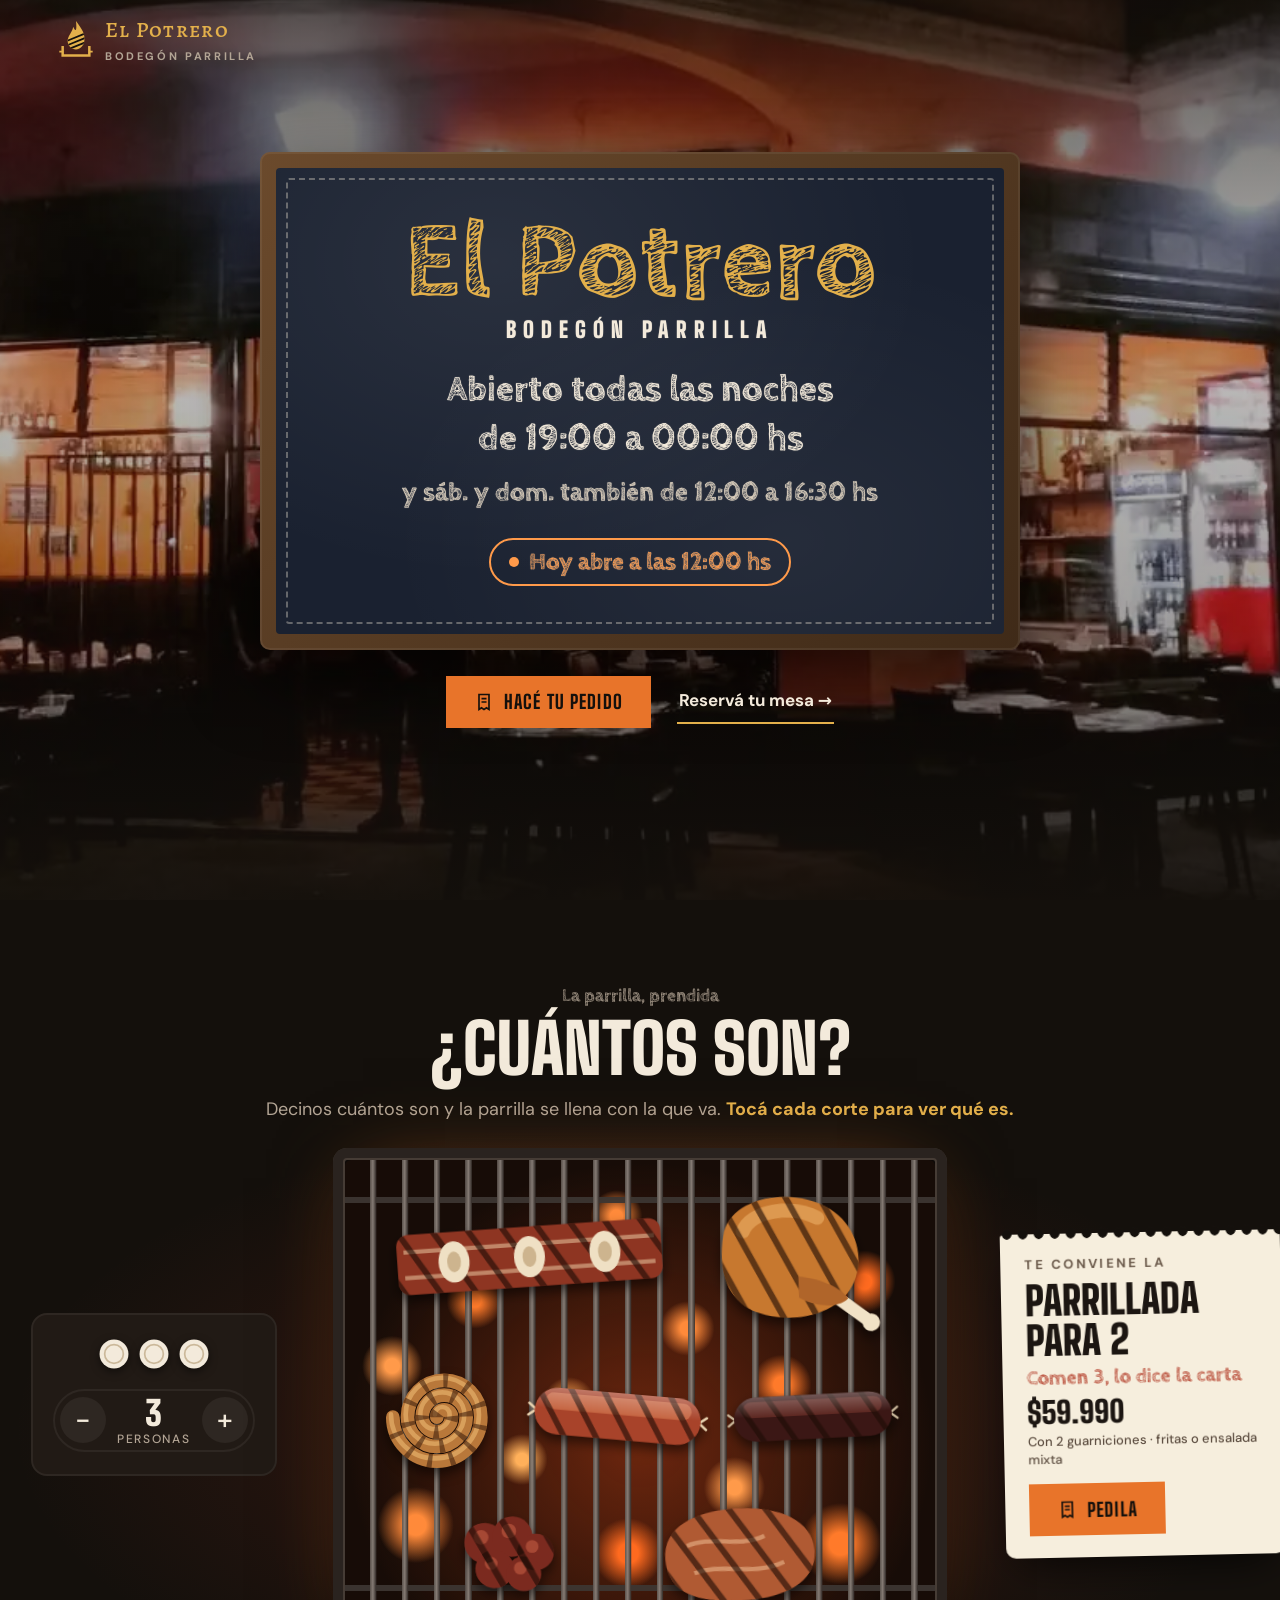
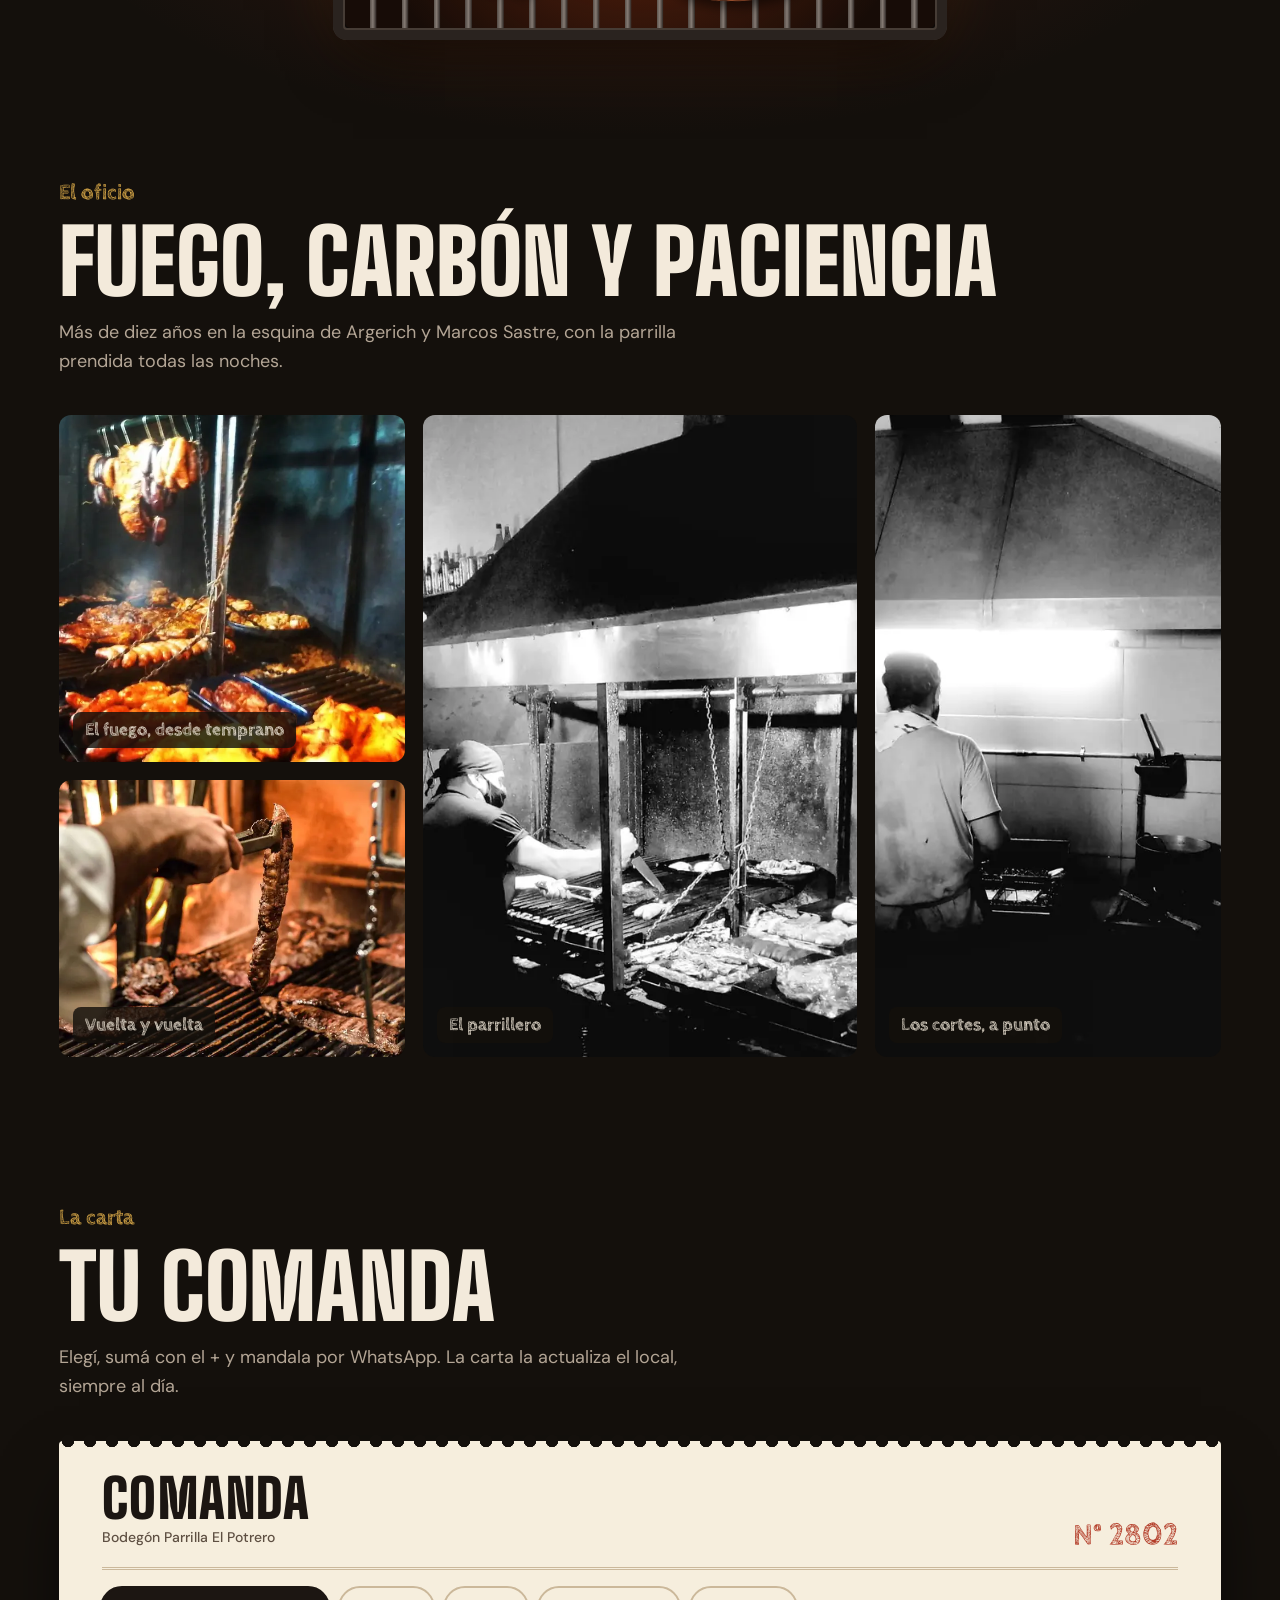
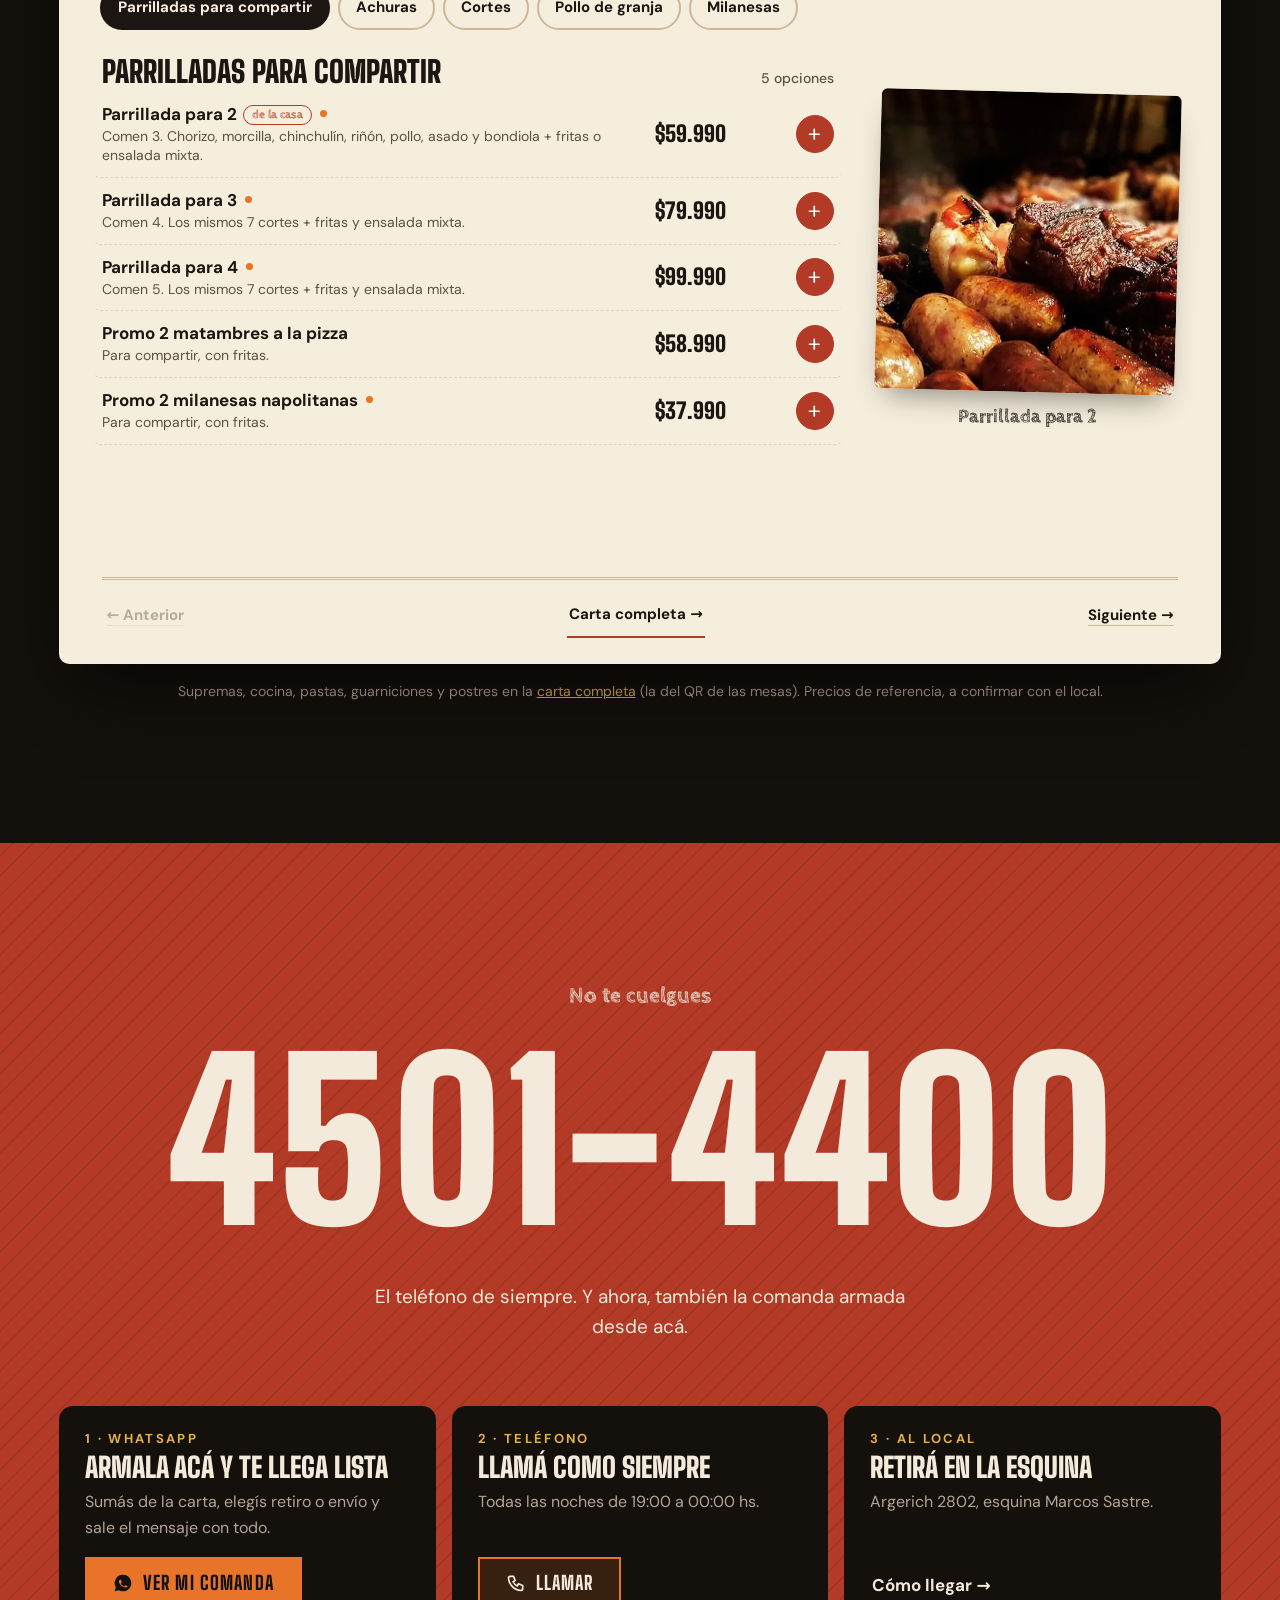
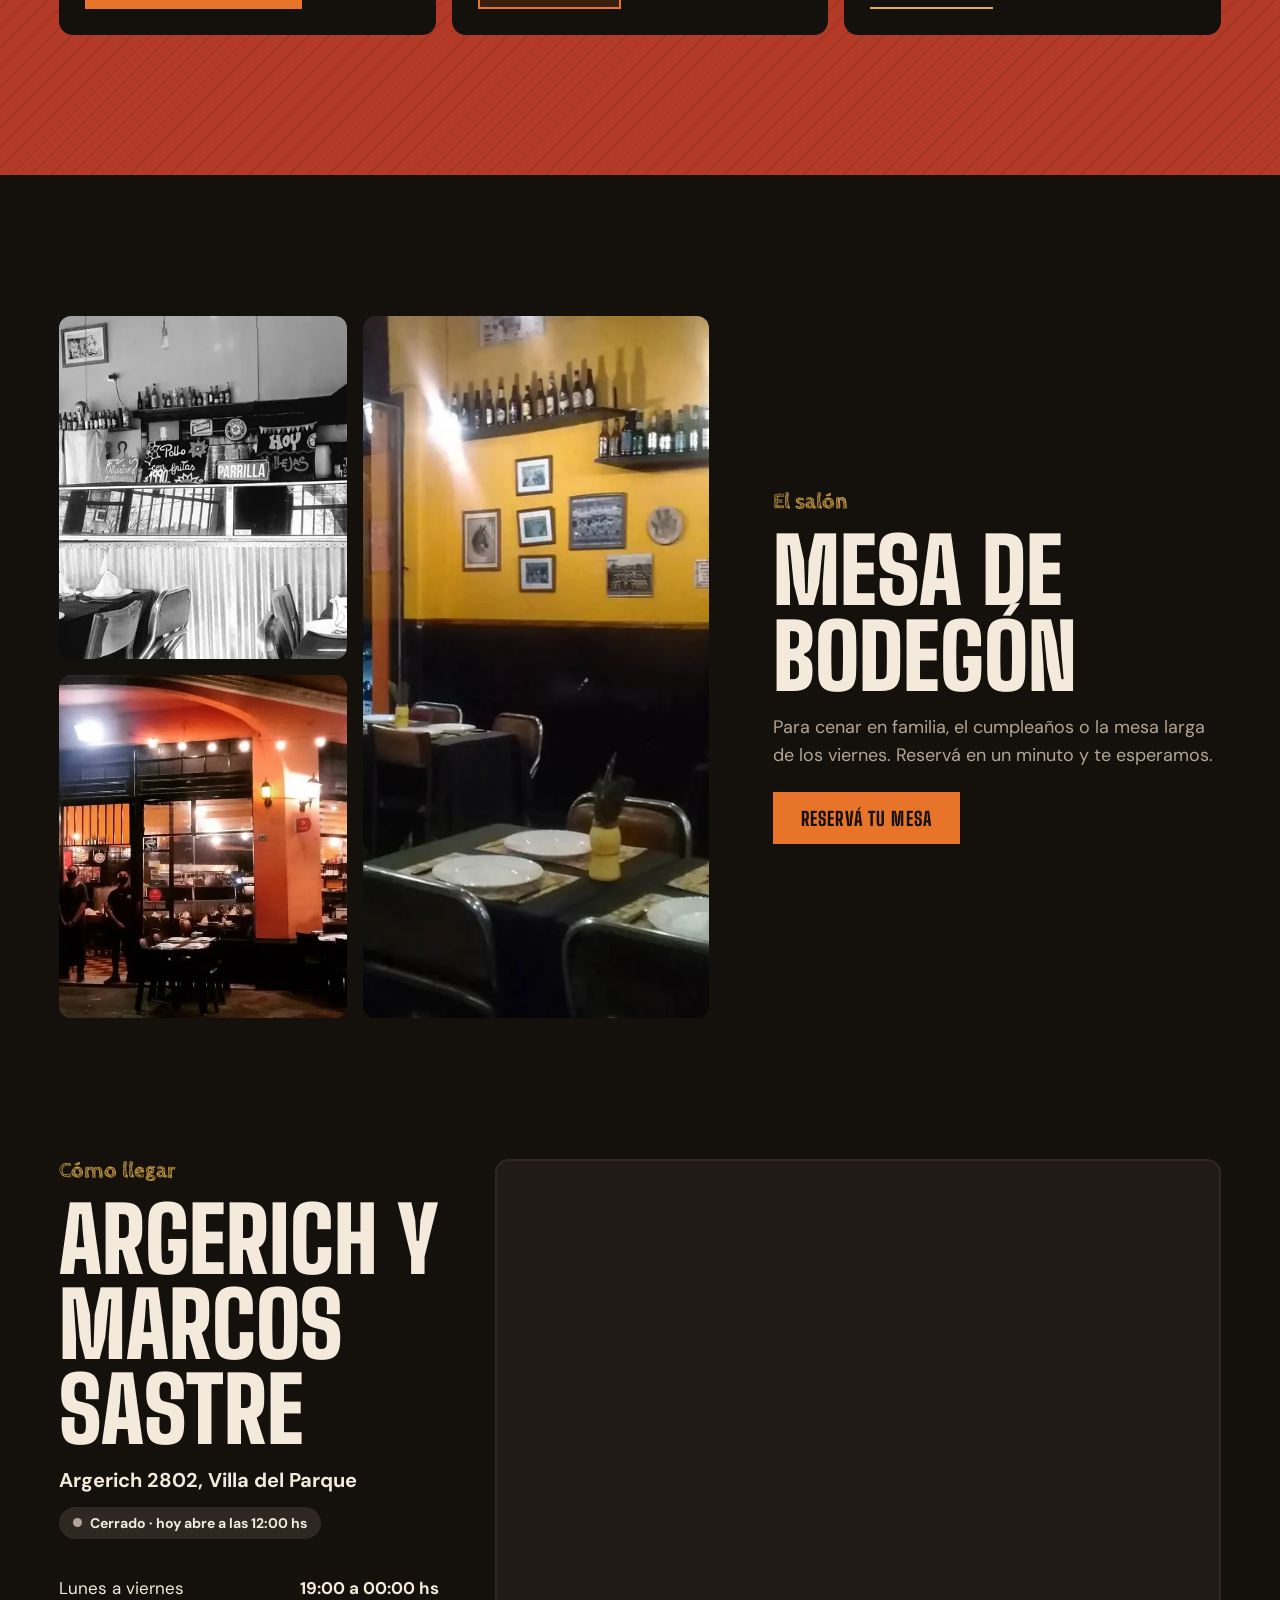
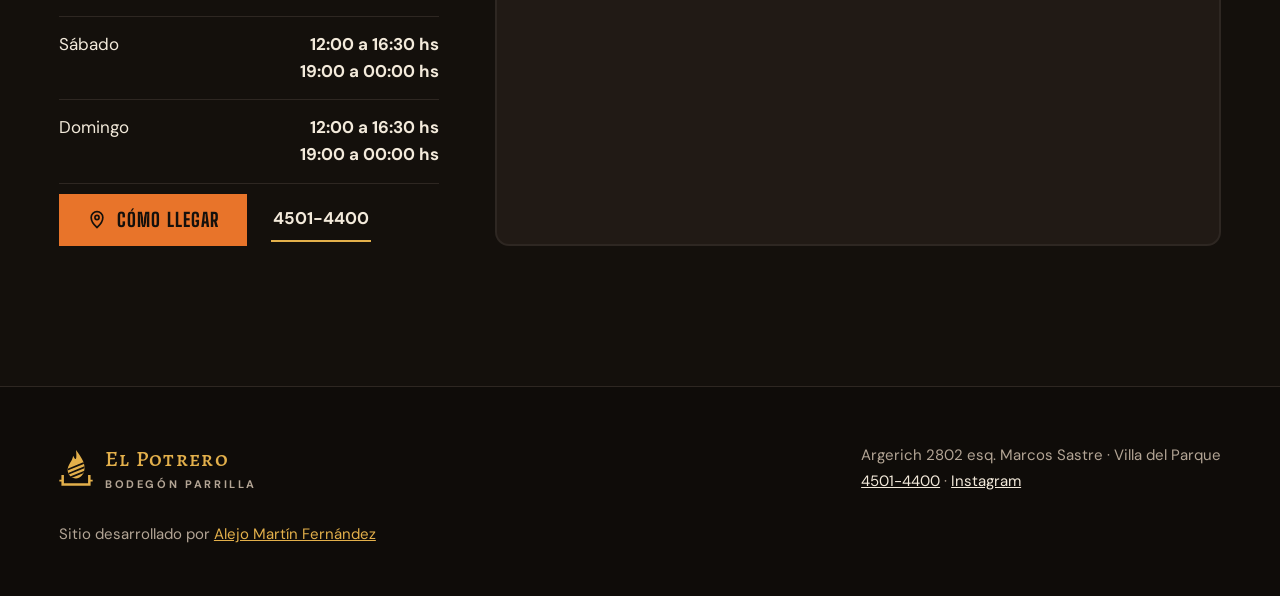
==== index.html @ 212841eb "Demo El Potrero (V2): pizarra de la vereda, parrilla ¿Cuántos son?, comanda y kit Co-Authored-By: Cl" ====
<!doctype html>
<html lang="es">
<head>
<meta charset="utf-8">
<meta name="viewport" content="width=device-width,initial-scale=1,viewport-fit=cover">
<title>El Potrero · Bodegón parrilla en Villa del Parque</title>
<meta name="description" content="Bodegón parrilla en Argerich y Marcos Sastre, Villa del Parque. Parrilladas para compartir, carta al día y pedido directo por WhatsApp.">
<meta property="og:type" content="website">
<meta property="og:site_name" content="El Potrero">
<meta property="og:title" content="El Potrero · Bodegón parrilla en Villa del Parque">
<meta property="og:description" content="La carta al día, la parrillada que comen 3 y el pedido directo por WhatsApp, sin comisión.">
<meta property="og:url" content="https://parrilla-el-potrero.vercel.app/">
<meta property="og:image" content="https://parrilla-el-potrero.vercel.app/img/og.jpg?v=2">
<meta property="og:image:type" content="image/jpeg">
<meta property="og:image:width" content="1200">
<meta property="og:image:height" content="630">
<meta property="og:image:alt" content="El Potrero, bodegón parrilla: su pizarra a tiza sobre la esquina">
<meta name="twitter:card" content="summary_large_image">
<meta name="twitter:image" content="https://parrilla-el-potrero.vercel.app/img/og.jpg?v=2">
<meta name="theme-color" content="#14100C">
<link rel="icon" href="img/favicon.png">
<script>if(!matchMedia("(prefers-reduced-motion: reduce)").matches)document.documentElement.classList.add("con-intro")</script>
<link rel="preload" href="fonts/big-shoulders-display-latin-900-normal.woff2" as="font" type="font/woff2" crossorigin>
<link rel="preload" href="fonts/cabin-sketch-latin-700-normal.woff2" as="font" type="font/woff2" crossorigin>
<link rel="stylesheet" href="css/fuentes.css?v=2">
<link rel="stylesheet" href="kit/kit.css?v=2">
<link rel="stylesheet" href="css/base.css?v=2">
<link rel="stylesheet" href="css/web.css?v=2">
</head>
<body>
<div class="intro" aria-hidden="true"><div class="intro__llama"><svg viewBox="0 0 60 72" aria-hidden="true"><defs><clipPath id="llc"><path d="M30 2C41 17 47 26 45 38C44 47 37 53 30 53C22 53 15 47 15 38C15 28 23 23 25 12C29 21 32 22 30 2Z"/></clipPath></defs><path d="M30 2C41 17 47 26 45 38C44 47 37 53 30 53C22 53 15 47 15 38C15 28 23 23 25 12C29 21 32 22 30 2Z" fill="#E3B04B"/><g clip-path="url(#llc)" stroke="#14100C" stroke-width="3.2"><path d="M8 40 L52 22M8 48 L52 30M8 56 L52 38"/></g><path d="M6 47V64H54V47" fill="none" stroke="#E3B04B" stroke-width="4.5"/><path d="M0 57H6M54 57H60" stroke="#E3B04B" stroke-width="3"/></svg></div><div class="intro__nombre">El Potrero</div></div>

<header class="barra" id="barra">
  <a class="logo" href="#inicio" aria-label="El Potrero, inicio"><span class="llama-slot"><svg viewBox="0 0 60 72" aria-hidden="true"><defs><clipPath id="llc"><path d="M30 2C41 17 47 26 45 38C44 47 37 53 30 53C22 53 15 47 15 38C15 28 23 23 25 12C29 21 32 22 30 2Z"/></clipPath></defs><path d="M30 2C41 17 47 26 45 38C44 47 37 53 30 53C22 53 15 47 15 38C15 28 23 23 25 12C29 21 32 22 30 2Z" fill="#E3B04B"/><g clip-path="url(#llc)" stroke="#14100C" stroke-width="3.2"><path d="M8 40 L52 22M8 48 L52 30M8 56 L52 38"/></g><path d="M6 47V64H54V47" fill="none" stroke="#E3B04B" stroke-width="4.5"/><path d="M0 57H6M54 57H60" stroke="#E3B04B" stroke-width="3"/></svg></span><span><b>El Potrero</b><small>BODEGÓN PARRILLA</small></span></a>
  <nav class="barra__nav" aria-label="Secciones"><a href="#parrilla">La parrilla</a><a href="#carta">Carta</a><a href="#pedidos">Pedidos</a><a href="#salon">El salón</a><a href="#llegar">Cómo llegar</a></nav>
  <button class="btn btn--chico" type="button" data-kit-open="carrito" data-kit-target><svg viewBox="0 0 24 24" fill="none" stroke="currentColor" stroke-width="2" aria-hidden="true"><path d="M6 3h12v18l-3-2-3 2-3-2-3 2z"/><path d="M9 8h6M9 12h6"/></svg><span>Comanda</span><b class="cuenta" data-cuenta>0</b></button>
</header>

<main>
<section class="hb" id="inicio">
  <div class="hb__foto"><picture><source media="(min-width:700px)" srcset="img/esquina-1400.webp"><img src="img/esquina-800.webp" alt="La esquina de El Potrero de noche" width="1080" height="608" fetchpriority="high"></picture></div>
  <div class="hb__bar"><a class="logo" href="#inicio"><span data-llama-destino class="llama-slot"><svg viewBox="0 0 60 72" aria-hidden="true"><defs><clipPath id="llc"><path d="M30 2C41 17 47 26 45 38C44 47 37 53 30 53C22 53 15 47 15 38C15 28 23 23 25 12C29 21 32 22 30 2Z"/></clipPath></defs><path d="M30 2C41 17 47 26 45 38C44 47 37 53 30 53C22 53 15 47 15 38C15 28 23 23 25 12C29 21 32 22 30 2Z" fill="#E3B04B"/><g clip-path="url(#llc)" stroke="#14100C" stroke-width="3.2"><path d="M8 40 L52 22M8 48 L52 30M8 56 L52 38"/></g><path d="M6 47V64H54V47" fill="none" stroke="#E3B04B" stroke-width="4.5"/><path d="M0 57H6M54 57H60" stroke="#E3B04B" stroke-width="3"/></svg></span><span><b>El Potrero</b><small>BODEGÓN PARRILLA</small></span></a></div>
  <div class="hb__col">
    <div class="piz enc" style="--d:0"><div class="piz__in">
      <h1 class="tit-brasa" style="--d:1">El Potrero</h1>
      <div class="piz__sub enc" style="--d:2">Bodegón parrilla</div>
      <p class="piz__lin enc" style="--d:3">Abierto todas las noches</p>
      <p class="piz__lin enc" style="--d:4">de 19:00 a 00:00 hs</p>
      <p class="piz__chica enc" style="--d:5">y sáb. y dom. también de 12:00 a 16:30 hs</p>
      <div class="piz__hoy enc" style="--d:6" id="estado"><i></i><span>Abierto todas las noches</span></div>
    </div></div>
    <div class="hb__ctas enc" style="--d:7"><a class="btn btn--lleno" href="#carta"><svg viewBox="0 0 24 24" fill="none" stroke="currentColor" stroke-width="2" aria-hidden="true"><path d="M6 3h12v18l-3-2-3 2-3-2-3 2z"/><path d="M9 8h6M9 12h6"/></svg> Hacé tu pedido</a><button class="lnk" type="button" data-kit-open="reservas">Reservá tu mesa →</button></div>
  </div>
</section>

<section class="sec-parri" id="parrilla" aria-labelledby="t-parri">
  <div class="sec-parri__cab rv"><p class="kick">La parrilla, prendida</p><h2 id="t-parri" class="tit-brasa">¿Cuántos son?</h2><p>Decinos cuántos son y la parrilla se llena con la que va. <span class="pista2">Tocá cada corte para ver qué es.</span></p></div>
  <div class="sec-parri__cuerpo parri" data-n="3">
    <div class="cuantos"><div class="mesa" role="img" aria-label="3 platos"></div><div class="cuantos__ctrl"><button class="cuantos__b" type="button" data-menos aria-label="Uno menos">−</button><output class="cuantos__n" data-n aria-live="polite">3<small>personas</small></output><button class="cuantos__b" type="button" data-mas aria-label="Uno más">+</button></div></div>
    <div class="parri__grill"><div class="brasas"></div><div class="rejilla"></div><div class="piezas"></div><div class="pop" role="dialog" aria-label="Detalle del corte" hidden></div></div>
    <div class="ticket"><span class="ticket__k">Te conviene la</span><div class="ticket__nom"></div><div class="ticket__frase"></div><div class="ticket__precio" data-precio></div><p class="ticket__nota">Con 2 guarniciones · fritas o ensalada mixta</p>
      <div class="ctas"><button class="btn btn--lleno" type="button" data-pedir><svg viewBox="0 0 24 24" fill="none" stroke="currentColor" stroke-width="2" aria-hidden="true"><path d="M6 3h12v18l-3-2-3 2-3-2-3 2z"/><path d="M9 8h6M9 12h6"/></svg> Pedila</button></div></div>
  </div>
</section>

<section class="oficio" id="oficio" aria-labelledby="t-oficio">
  <div class="oficio__cab rv"><p class="kick">El oficio</p><h2 id="t-oficio" class="tit-brasa">Fuego, carbón y paciencia</h2><p>Más de diez años en la esquina de Argerich y Marcos Sastre, con la parrilla prendida todas las noches.</p></div>
  <div class="oficio__fila" data-arrastre>
    <figure class="of of--1"><img src="img/of-fuego-640.webp" srcset="img/of-fuego-640.webp 640w, img/of-fuego-1200.webp 973w" sizes="(min-width:1000px) 30vw, 78vw" alt="La parrilla con el fuego encendido" width="973" height="960" loading="lazy" draggable="false"><figcaption>El fuego, desde temprano</figcaption></figure>
    <figure class="of of--2"><img src="img/of-parrillero-640.webp" srcset="img/of-parrillero-640.webp 640w, img/of-parrillero-1200.webp 1080w" sizes="(min-width:1000px) 34vw, 78vw" alt="El parrillero frente a la parrilla" width="1080" height="1350" loading="lazy" draggable="false"><figcaption>El parrillero</figcaption></figure>
    <figure class="of of--3"><img src="img/of-parrillero2-640.webp" srcset="img/of-parrillero2-640.webp 640w, img/of-parrillero2-1200.webp 1080w" sizes="(min-width:1000px) 30vw, 78vw" alt="Cortes sobre la parrilla" width="1080" height="1350" loading="lazy" draggable="false"><figcaption>Los cortes, a punto</figcaption></figure>
    <figure class="of of--4"><img src="img/of-mano-640.webp" srcset="img/of-mano-640.webp 640w, img/of-mano-1200.webp 1080w" sizes="(min-width:1000px) 30vw, 78vw" alt="La mano del parrillero dando vuelta el asado" width="1080" height="855" loading="lazy" draggable="false"><figcaption>Vuelta y vuelta</figcaption></figure>
  </div>
</section>

<section class="carta" id="carta" aria-labelledby="t-carta">
  <div class="carta__cab rv"><p class="kick">La carta</p><h2 id="t-carta" class="tit-brasa">Tu comanda</h2><p>Elegí, sumá con el + y mandala por WhatsApp. La carta la actualiza el local, siempre al día.</p></div>
  <div class="comanda rv">
    <div class="comanda__top"><div><b>Comanda</b><span>Bodegón Parrilla El Potrero</span></div><div class="comanda__n">N° 2802</div></div>
    <div class="comanda__tabs" role="tablist" aria-label="Secciones de la carta" id="tabs"></div>
    <div class="comanda__cuerpo">
      <div class="comanda__lista" id="lista"></div>
      <figure class="comanda__foto" id="cfoto" aria-hidden="true"><div class="cfoto__in"><img alt="" id="cfoto-img" width="520" height="520"></div><figcaption id="cfoto-txt"></figcaption></figure>
    </div>
    <div class="comanda__pie"><button class="flecha" type="button" id="ant">← Anterior</button><a class="lnk" href="carta/">Carta completa →</a><button class="flecha" type="button" id="sig">Siguiente →</button></div>
  </div>
  <p class="carta__nota">Supremas, cocina, pastas, guarniciones y postres en la <a href="carta/">carta completa</a> (la del QR de las mesas). Precios de referencia, a confirmar con el local.</p>
  <div data-kit="carta" id="carta-datos" data-kit-pedir="false" hidden></div>
</section>

<section class="pedidos" id="pedidos" aria-labelledby="t-ped">
  <div class="pedidos__in">
    <p class="kick rv">No te cuelgues</p>
    <h2 id="t-ped" class="pedidos__tel rv"><a href="tel:+541145014400" aria-label="Llamar al 4501-4400">4501-4400</a></h2>
    <p class="pedidos__baj rv">El teléfono de siempre. Y ahora, también la comanda armada desde acá.</p>
    <div class="pedidos__vias rv">
      <div class="via"><span class="via__k">1 · WhatsApp</span><b>Armala acá y te llega lista</b><p>Sumás de la carta, elegís retiro o envío y sale el mensaje con todo.</p><button class="btn btn--lleno" type="button" data-kit-open="carrito"><svg viewBox="0 0 24 24" fill="currentColor" aria-hidden="true"><path d="M12 2a10 10 0 0 0-8.6 15.1L2 22l5-1.3A10 10 0 1 0 12 2zm5.3 14.1c-.2.6-1.3 1.2-1.8 1.2s-1 .3-3.4-.7-3.9-3.5-4-3.7-1-1.3-1-2.4.6-1.7.8-2 .5-.3.7-.3h.5c.2 0 .4 0 .6.5l.8 2c.1.2.1.4 0 .5l-.4.6-.4.4c-.1.1-.3.3-.1.6s.7 1.2 1.6 2 1.6 1 1.9 1.1.4.1.6-.1l.8-1c.2-.3.4-.2.6-.1l1.9.9c.3.1.5.2.5.3s.1.7-.1 1.2z"/></svg> Ver mi comanda</button></div>
      <div class="via"><span class="via__k">2 · Teléfono</span><b>Llamá como siempre</b><p>Todas las noches de 19:00 a 00:00 hs.</p><a class="btn" href="tel:+541145014400"><svg viewBox="0 0 24 24" fill="none" stroke="currentColor" stroke-width="2" aria-hidden="true"><path d="M5 4h4l2 5-2.5 1.5a11 11 0 0 0 5 5L15 13l5 2v4a2 2 0 0 1-2 2A16 16 0 0 1 3 6a2 2 0 0 1 2-2"/></svg> Llamar</a></div>
      <div class="via"><span class="via__k">3 · Al local</span><b>Retirá en la esquina</b><p>Argerich 2802, esquina Marcos Sastre.</p><a class="lnk" href="#llegar">Cómo llegar →</a></div>
    </div>
  </div>
</section>

<section class="salon" id="salon" aria-labelledby="t-salon">
  <div class="salon__fotos">
    <figure class="sf sf--a rv"><img src="img/salon-bn-640.webp" srcset="img/salon-bn-640.webp 640w, img/salon-bn-1200.webp 1080w" sizes="(min-width:1000px) 30vw, 46vw" alt="El salón en blanco y negro" width="1080" height="797" loading="lazy"></figure>
    <figure class="sf sf--b rv"><img src="img/salon-mostaza-640.webp" srcset="img/salon-mostaza-640.webp 640w, img/salon-mostaza-1200.webp 1080w" sizes="(min-width:1000px) 34vw, 92vw" alt="El salón con las paredes mostaza" width="1080" height="1350" loading="lazy"></figure>
    <figure class="sf sf--c rv"><img src="img/esquina-800.webp" srcset="img/esquina-800.webp 800w, img/esquina-1400.webp 1080w" sizes="(min-width:1000px) 30vw, 46vw" alt="La esquina de noche" width="1080" height="608" loading="lazy"></figure>
  </div>
  <div class="salon__txt rv"><p class="kick">El salón</p><h2 id="t-salon" class="tit-brasa">Mesa de bodegón</h2><p>Para cenar en familia, el cumpleaños o la mesa larga de los viernes. Reservá en un minuto y te esperamos.</p><button class="btn btn--lleno" type="button" data-kit-open="reservas">Reservá tu mesa</button></div>
</section>

<section class="llegar" id="llegar" aria-labelledby="t-llegar">
  <div class="llegar__in">
    <div class="llegar__info rv">
      <p class="kick">Cómo llegar</p><h2 id="t-llegar" class="tit-brasa">Argerich y Marcos Sastre</h2>
      <p class="llegar__dir">Argerich 2802, Villa del Parque</p>
      <div class="estado" id="estado2"><i></i><span>…</span></div>
      <ul class="horas">
        <li><span>Lunes a viernes</span><b>19:00 a 00:00 hs</b></li>
        <li><span>Sábado</span><b>12:00 a 16:30 hs<br>19:00 a 00:00 hs</b></li>
        <li><span>Domingo</span><b>12:00 a 16:30 hs<br>19:00 a 00:00 hs</b></li>
      </ul>
      <div class="ctas"><a class="btn btn--lleno" href="https://www.google.com/maps/dir/?api=1&amp;destination=Argerich+2802,+Buenos+Aires" target="_blank" rel="noopener"><svg viewBox="0 0 24 24" fill="none" stroke="currentColor" stroke-width="2" aria-hidden="true"><path d="M12 21s7-6 7-12a7 7 0 0 0-14 0c0 6 7 12 7 12z"/><circle cx="12" cy="9" r="2.5"/></svg> Cómo llegar</a><a class="lnk" href="tel:+541145014400">4501-4400</a></div>
    </div>
    <div class="mapa rv"><iframe title="Mapa: Argerich 2802, Villa del Parque" src="https://www.google.com/maps?q=Parrilla+El+Potrero,+Argerich+2802,+Buenos+Aires&amp;z=15&amp;output=embed" loading="lazy" referrerpolicy="no-referrer-when-downgrade"></iframe></div>
  </div>
</section>
</main>

<footer class="pie">
  <div class="pie__in">
    <a class="logo" href="#inicio"><span class="llama-slot"><svg viewBox="0 0 60 72" aria-hidden="true"><defs><clipPath id="llc"><path d="M30 2C41 17 47 26 45 38C44 47 37 53 30 53C22 53 15 47 15 38C15 28 23 23 25 12C29 21 32 22 30 2Z"/></clipPath></defs><path d="M30 2C41 17 47 26 45 38C44 47 37 53 30 53C22 53 15 47 15 38C15 28 23 23 25 12C29 21 32 22 30 2Z" fill="#E3B04B"/><g clip-path="url(#llc)" stroke="#14100C" stroke-width="3.2"><path d="M8 40 L52 22M8 48 L52 30M8 56 L52 38"/></g><path d="M6 47V64H54V47" fill="none" stroke="#E3B04B" stroke-width="4.5"/><path d="M0 57H6M54 57H60" stroke="#E3B04B" stroke-width="3"/></svg></span><span><b>El Potrero</b><small>BODEGÓN PARRILLA</small></span></a>
    <p>Argerich 2802 esq. Marcos Sastre · Villa del Parque<br><a href="tel:+541145014400">4501-4400</a> · <a href="https://www.instagram.com/bodegonparrillaelpotrero/" target="_blank" rel="noopener">Instagram</a></p>
  </div>
  <p class="credito">Sitio desarrollado por <a href="https://alejomfernandez.com.ar" target="_blank" rel="noopener">Alejo Martín Fernández</a></p>
</footer>

<nav class="navapp" aria-label="Accesos rápidos">
  <a href="#parrilla"><svg viewBox="0 0 24 24" fill="none" stroke="currentColor" stroke-width="2" aria-hidden="true"><path d="M12 3c3 4 5 6 5 10a5 5 0 0 1-10 0c0-3 2-4 3-7 1 2 2 3 2-3z"/></svg>Parrilla</a><a href="#carta"><svg viewBox="0 0 24 24" fill="none" stroke="currentColor" stroke-width="2" aria-hidden="true"><rect x="4" y="3" width="16" height="18" rx="2"/><path d="M8 8h8M8 12h8M8 16h5"/></svg>Carta</a>
  <button type="button" class="pedir" data-kit-open="carrito" data-kit-target><svg viewBox="0 0 24 24" fill="none" stroke="currentColor" stroke-width="2" aria-hidden="true"><path d="M6 3h12v18l-3-2-3 2-3-2-3 2z"/><path d="M9 8h6M9 12h6"/></svg>Comanda<b class="cuenta" data-cuenta>0</b></button>
  <a href="#llegar"><svg viewBox="0 0 24 24" fill="none" stroke="currentColor" stroke-width="2" aria-hidden="true"><path d="M12 21s7-6 7-12a7 7 0 0 0-14 0c0 6 7 12 7 12z"/><circle cx="12" cy="9" r="2.5"/></svg>Llegar</a>
</nav>

<script type="module" src="js/app.js?v=2"></script>
</body>
</html>
---- css/fuentes.css ----
@font-face{font-family:"Big Shoulders";src:url(../fonts/big-shoulders-display-latin-700-normal.woff2) format("woff2");font-weight:700;font-display:swap}
@font-face{font-family:"Big Shoulders";src:url(../fonts/big-shoulders-display-latin-800-normal.woff2) format("woff2");font-weight:800;font-display:swap}
@font-face{font-family:"Big Shoulders";src:url(../fonts/big-shoulders-display-latin-900-normal.woff2) format("woff2");font-weight:900;font-display:swap}
@font-face{font-family:"Cabin Sketch";src:url(../fonts/cabin-sketch-latin-700-normal.woff2) format("woff2");font-weight:700;font-display:swap}
@font-face{font-family:"DM Sans";src:url(../fonts/dm-sans-latin-400-normal.woff2) format("woff2");font-weight:400;font-display:swap}
@font-face{font-family:"DM Sans";src:url(../fonts/dm-sans-latin-500-normal.woff2) format("woff2");font-weight:500;font-display:swap}
@font-face{font-family:"DM Sans";src:url(../fonts/dm-sans-latin-700-normal.woff2) format("woff2");font-weight:700;font-display:swap}
@font-face{font-family:"Alegreya SC";src:url(../fonts/alegreya-sc-latin-500-normal.woff2) format("woff2");font-weight:500;font-display:swap}
---- kit/kit.css ----
/* KIT DEMOS — estilos de módulos y popups.
   Todo sale de las variables --kit-* que arma core/theme.js desde cliente.json → marca.
   Cada demo puede pisar cualquier variable o clase .kit-* en su propio CSS. */

:root {
  --kit-bg: #fff; --kit-surface: #fff; --kit-text: #151515; --kit-muted: #666; --kit-primary: #111; --kit-on-primary: #fff;
  --kit-accent: #fc0; --kit-on-accent: #111; --kit-border: #ddd; --kit-ok: #1f9d55; --kit-warn: #d97706; --kit-danger: #d42a1d;
  --kit-font-head: inherit; --kit-font-body: inherit; --kit-head-case: uppercase;
  --kit-radius: 14px; --kit-radius-btn: 12px; --kit-border-w: 1.5px; --kit-shadow: 0 10px 30px -12px rgba(0,0,0,.35);
  --kit-ease: cubic-bezier(.2,.8,.2,1); --kit-z: 9000;
}
.kit-root, .kit-root *, .kit-root *::before, .kit-root *::after { box-sizing: border-box; }
.kit-root [hidden], .kit-root[hidden] { display: none !important; }
.kit-root { font-family: var(--kit-font-body); color: var(--kit-text); -webkit-tap-highlight-color: transparent; }
.kit-sr { position: absolute !important; width: 1px; height: 1px; overflow: hidden; clip: rect(0 0 0 0); white-space: nowrap; }
html.kit-lock { overflow: hidden; }
html.kit-lock body { overflow: hidden; touch-action: none; }

/* ---------- botones ---------- */
.kit-btn {
  appearance: none; display: inline-flex; align-items: center; justify-content: center; gap: .45em;
  min-height: 44px; padding: .7em 1.15em; border: var(--kit-border-w) solid var(--kit-primary); border-radius: var(--kit-radius-btn);
  background: var(--kit-primary); color: var(--kit-on-primary); font: 700 .95rem/1.1 var(--kit-font-body); text-decoration: none;
  cursor: pointer; transition: transform .15s var(--kit-ease), filter .15s, background .2s, box-shadow .2s; white-space: nowrap;
}
.kit-btn:hover { filter: brightness(1.08); }
.kit-btn:active { transform: translateY(1px) scale(.98); }
.kit-btn:focus-visible, .kit-chip:focus-visible, .kit-tab:focus-visible, .kit-add:focus-visible, .kit-x:focus-visible { outline: 3px solid var(--kit-accent); outline-offset: 2px; }
.kit-btn--ghost { background: var(--kit-surface); color: var(--kit-text); border-color: var(--kit-border); }
.kit-btn--danger { background: var(--kit-danger); border-color: var(--kit-danger); color: #fff; }
.kit-btn--danger-t { color: var(--kit-danger); }
.kit-btn--sm { min-height: 36px; padding: .45em .85em; font-size: .85rem; }
.kit-btn--big { min-height: 54px; font-size: 1.05rem; font-family: var(--kit-font-head); text-transform: var(--kit-head-case); letter-spacing: .02em; }
.kit-btn--block { width: 100%; }
.kit-btn[disabled] { opacity: .55; cursor: not-allowed; }
.kit-btn.is-loading { position: relative; color: transparent !important; }
.kit-btn.is-loading::after { content: ""; position: absolute; width: 20px; height: 20px; border: 2.5px solid var(--kit-on-primary); border-right-color: transparent; border-radius: 50%; animation: kit-spin .7s linear infinite; }
.kit-icon { appearance: none; width: 36px; height: 36px; display: inline-grid; place-items: center; border: var(--kit-border-w) solid var(--kit-border); border-radius: 10px; background: var(--kit-surface); color: var(--kit-text); cursor: pointer; font-size: 1rem; }
.kit-icon--danger { color: var(--kit-danger); }
.kit-icon[disabled] { opacity: .35; cursor: default; }
.kit-row { display: flex; gap: .6rem; flex-wrap: wrap; align-items: center; }
.kit-row--end { justify-content: flex-end; } .kit-row--center { justify-content: center; } .kit-row--between { justify-content: space-between; }
.kit-row--stack { flex-direction: column; align-items: stretch; }

/* ---------- badges / tags ---------- */
.kit-badge { display: inline-flex; align-items: center; gap: .3em; padding: .28em .6em; border-radius: 999px; font: 700 .72rem/1 var(--kit-font-body); letter-spacing: .02em; background: color-mix(in srgb, var(--kit-text) 9%, var(--kit-surface)); color: var(--kit-text); white-space: nowrap; }
.kit-badge--ok { background: color-mix(in srgb, var(--kit-ok) 16%, var(--kit-surface)); color: color-mix(in srgb, var(--kit-ok) 75%, #000); }
.kit-badge--warn { background: color-mix(in srgb, var(--kit-warn) 18%, var(--kit-surface)); color: color-mix(in srgb, var(--kit-warn) 70%, #000); }
.kit-badge--danger, .kit-badge--off { background: color-mix(in srgb, var(--kit-danger) 14%, var(--kit-surface)); color: color-mix(in srgb, var(--kit-danger) 80%, #000); }
.kit-badge--new { background: var(--kit-accent); color: var(--kit-on-accent); animation: kit-pulse 1.4s ease-in-out 3; }
.kit-tag { display: inline-grid; place-items: center; width: 1.15em; height: 1.15em; vertical-align: -.12em; margin-left: .15em; color: var(--kit-primary); }
.kit-tag svg { width: 100%; height: 100%; }
.kit-tag--txt { width: auto; height: auto; font-size: .7em; padding: .15em .45em; border-radius: 999px; background: var(--kit-accent); color: var(--kit-on-accent); }

/* ---------- carta ---------- */
.kit-carta { --kit-cols: 1; }
.kit-tabs { display: flex; gap: .5rem; overflow-x: auto; scrollbar-width: none; padding: 2px 2px 10px; margin-bottom: .5rem; scroll-snap-type: x proximity; }
.kit-tabs::-webkit-scrollbar { display: none; }
.kit-tab {
  appearance: none; flex: 0 0 auto; scroll-snap-align: start; min-height: 44px; padding: .55em 1.1em;
  border: var(--kit-border-w) solid var(--kit-text); border-radius: var(--kit-radius-btn); background: var(--kit-surface); color: var(--kit-text);
  font: 700 .95rem/1 var(--kit-font-head); text-transform: var(--kit-head-case); letter-spacing: .03em; cursor: pointer; transition: background .2s, color .2s, transform .15s;
}
.kit-tab.is-on { background: var(--kit-primary); border-color: var(--kit-primary); color: var(--kit-on-primary); }
.kit-carta__panel { display: grid; grid-template-columns: repeat(var(--kit-cols), minmax(0, 1fr)); gap: 0 2rem; }
.kit-item {
  display: grid; grid-template-columns: auto minmax(0, 1fr) auto; gap: .9rem; align-items: center; padding: 1rem 0;
  border-bottom: var(--kit-border-w) dashed var(--kit-border); min-width: 0;
  animation: kit-up .5s var(--kit-ease) both; animation-delay: calc(var(--i, 0) * 45ms);
}
.kit-item:not(:has(.kit-item__foto)) { grid-template-columns: minmax(0, 1fr) auto; }
.kit-item.is-off { opacity: .55; }
.kit-item__foto { width: 64px; height: 64px; object-fit: cover; border-radius: calc(var(--kit-radius) * .7); }
.kit-item__name { margin: 0 0 .25rem; font: 400 1.2rem/1.05 var(--kit-font-head); text-transform: var(--kit-head-case); }
.kit-item__n { margin-right: .5em; color: var(--kit-primary); }
.kit-item__desc { margin: 0; color: var(--kit-muted); font-size: .9rem; line-height: 1.4; }
.kit-item__side { display: flex; flex-direction: column; align-items: flex-end; gap: .45rem; }
.kit-price { font: 700 1.05rem/1 var(--kit-font-body); white-space: nowrap; }
.kit-price--na { font-size: .85rem; color: var(--kit-muted); font-weight: 600; }
/* botón de sumar (kit 1.20): "+" redondo que se abre en "− n +" dentro de un lugar fijo.
   El hueco [data-kit-qty] siempre mide lo mismo, así sumar nunca mueve ni estira la carta. */
[data-kit-qty] { --kq-h: var(--kit-qty-h, 44px); --kq-w: var(--kit-qty-w, 116px); position: relative; flex: none; display: inline-flex; align-items: center; justify-content: flex-end; width: var(--kq-w); height: var(--kq-h); }
@media (hover: hover) and (pointer: fine) { [data-kit-qty] { --kq-h: var(--kit-qty-h, 38px); --kq-w: var(--kit-qty-w, 104px); } }
.kit-add {
  appearance: none; flex: none; width: var(--kq-h, 40px); height: var(--kq-h, 40px); padding: 0; display: grid; place-items: center;
  border: var(--kit-border-w) solid var(--kit-primary); border-radius: 50%; background: var(--kit-surface); color: var(--kit-primary);
  cursor: pointer; touch-action: manipulation; transition: background .2s, color .2s, transform .15s var(--kit-ease);
}
.kit-add svg { width: 46%; height: 46%; fill: none; stroke: currentColor; stroke-width: 2.4; stroke-linecap: round; }
.kit-add:hover { background: var(--kit-primary); color: var(--kit-on-primary); }
.kit-add:active { transform: scale(.88); }
.kit-step { display: inline-flex; align-items: center; border: var(--kit-border-w) solid var(--kit-primary); border-radius: var(--kit-radius-btn); background: var(--kit-primary); color: var(--kit-on-primary); overflow: hidden; animation: kit-pop .25s var(--kit-ease); }
.kit-step button { appearance: none; width: 38px; height: 38px; border: 0; background: transparent; color: inherit; font: 800 1.15rem/1 var(--kit-font-body); cursor: pointer; }
[data-kit-qty] > .kit-step { width: 100%; height: 100%; justify-content: space-between; border-radius: 999px; animation: kit-qty-in .32s var(--kit-ease); }
[data-kit-qty] > .kit-step button { width: var(--kq-h); height: 100%; flex: none; font-size: 1.1rem; touch-action: manipulation; }
[data-kit-qty] > .kit-step output { flex: 1; min-width: 0; font-variant-numeric: tabular-nums; }
@keyframes kit-qty-in { from { clip-path: inset(0 0 0 calc(100% - var(--kq-h)) round 999px); } to { clip-path: inset(0 0 0 0 round 999px); } }
.kit-step button:disabled { opacity: .35; cursor: default; }
.kit-step output { min-width: 1.6em; text-align: center; font-weight: 800; }
.kit-step--lg button { width: 46px; height: 46px; }
.kit-step--lg output { min-width: 2.2em; font-size: 1.15rem; }
@media (min-width: 900px) { .kit-carta { --kit-cols: 2; } }

/* ---------- botón flotante del carrito ---------- */
.kit-fab {
  position: fixed; z-index: calc(var(--kit-z) - 2); right: max(14px, env(safe-area-inset-right)); bottom: max(14px, env(safe-area-inset-bottom));
  display: flex; align-items: center; gap: .7rem; padding: .55rem 1rem .55rem .6rem; min-height: 58px;
  border: var(--kit-border-w) solid var(--kit-text); border-radius: var(--kit-radius-btn); background: var(--kit-primary); color: var(--kit-on-primary);
  box-shadow: var(--kit-shadow); cursor: pointer; font-family: var(--kit-font-body); text-align: left;
  animation: kit-in-up .45s var(--kit-ease) both;
}
.kit-fab__ico { width: 40px; height: 40px; display: grid; place-items: center; border-radius: calc(var(--kit-radius-btn) * .8); background: color-mix(in srgb, var(--kit-on-primary) 16%, transparent); }
.kit-fab__ico svg { width: 22px; height: 22px; fill: none; stroke: currentColor; stroke-width: 2; stroke-linejoin: round; }
.kit-fab__txt { display: flex; flex-direction: column; line-height: 1.1; }
.kit-fab__label { font: 400 1rem/1 var(--kit-font-head); text-transform: var(--kit-head-case); letter-spacing: .03em; }
.kit-fab__total { font-weight: 700; font-size: .9rem; opacity: .92; }
.kit-fab__n { position: absolute; top: -9px; left: -9px; min-width: 26px; height: 26px; padding: 0 6px; display: grid; place-items: center; border-radius: 999px; background: var(--kit-accent); color: var(--kit-on-accent); font: 800 .8rem/1 var(--kit-font-body); border: 2px solid var(--kit-text); }
.kit-fab.bump { animation: kit-bump .45s var(--kit-ease); }
.kit-fly { position: fixed; z-index: var(--kit-z); width: 54px; height: 54px; margin: -27px 0 0 -27px; border-radius: 50%; background: var(--kit-accent); overflow: hidden; pointer-events: none; transition: transform .6s cubic-bezier(.5,-.3,.7,1), opacity .6s; box-shadow: 0 4px 14px rgba(0,0,0,.25); }
.kit-fly img { width: 100%; height: 100%; object-fit: cover; }

/* píldora "probá el panel" (solo demo) */
.kit-demo-pill {
  position: fixed; z-index: calc(var(--kit-z) - 3); left: max(14px, env(safe-area-inset-left)); bottom: max(14px, env(safe-area-inset-bottom));
  display: inline-flex; align-items: center; gap: .5rem; min-height: 44px; padding: .55rem .9rem; border-radius: 999px; background: var(--kit-surface); color: var(--kit-text);
  border: var(--kit-border-w) solid var(--kit-text); box-shadow: var(--kit-shadow); font: 700 .8rem/1 var(--kit-font-body); text-decoration: none;
  opacity: 0; transform: translateY(20px); transition: opacity .4s, transform .4s var(--kit-ease);
}
.kit-demo-pill.is-in { opacity: 1; transform: none; }
html.kit-lock .kit-demo-pill { opacity: 0; pointer-events: none; transform: translateY(20px); }
.kit-demo-pill__dot { width: 8px; height: 8px; border-radius: 50%; background: var(--kit-ok); box-shadow: 0 0 0 0 var(--kit-ok); animation: kit-ping 2s infinite; }
@media (max-width: 640px) { html.kit-has-cart .kit-demo-pill { bottom: calc(max(14px, env(safe-area-inset-bottom)) + 70px); } }

/* ---------- popups ---------- */
.kit-pop { position: fixed; inset: 0; z-index: var(--kit-z); display: grid; place-items: center; padding: 16px; }
.kit-pop__back { position: absolute; inset: 0; background: color-mix(in srgb, var(--kit-text) 55%, transparent); opacity: 0; transition: opacity .25s; }
.kit-pop__box {
  position: relative; width: min(520px, 100%); max-height: min(88vh, 100%); max-height: min(88dvh, 100%); display: flex; flex-direction: column;
  background: var(--kit-bg); color: var(--kit-text); border: var(--kit-border-w) solid var(--kit-text); border-radius: var(--kit-radius);
  box-shadow: var(--kit-shadow); outline: none; overflow: hidden;
  opacity: 0; transform: translateY(24px) scale(.97); transition: opacity .25s, transform .3s var(--kit-ease);
}
.kit-pop.is-open .kit-pop__back { opacity: 1; }
.kit-pop.is-open .kit-pop__box { opacity: 1; transform: none; }
.kit-pop.is-closing .kit-pop__box { transform: translateY(16px) scale(.98); }
.kit-pop__head { color: var(--kit-text); margin: 0; display: flex; align-items: center; justify-content: space-between; gap: 1rem; padding: 14px 14px 10px 20px; border-bottom: var(--kit-border-w) solid var(--kit-border); background: var(--kit-bg); }
.kit-pop__title { margin: 0; font: 400 1.35rem/1.05 var(--kit-font-head); text-transform: var(--kit-head-case); letter-spacing: .02em; }
.kit-pop--sm .kit-pop__head { border-bottom: 0; padding-bottom: 0; }
.kit-pop__body { padding: 16px 20px 20px; overflow: auto; overscroll-behavior: contain; -webkit-overflow-scrolling: touch; }
.kit-x { appearance: none; flex: 0 0 auto; width: 42px; height: 42px; display: grid; place-items: center; border: var(--kit-border-w) solid var(--kit-border); border-radius: 50%; background: var(--kit-surface); color: var(--kit-text); cursor: pointer; transition: transform .2s; }
.kit-x:hover { transform: rotate(90deg); }
.kit-x svg { width: 18px; height: 18px; stroke: currentColor; stroke-width: 2.4; stroke-linecap: round; }
.kit-pop--sm .kit-pop__box { width: min(420px, 100%); }
.kit-pop--editor .kit-pop__box { width: min(560px, 100%); }
.kit-pop--resv .kit-pop__box { width: min(600px, 100%); }

/* drawer: hoja inferior en mobile, panel lateral en desktop */
.kit-pop--drawer { place-items: end stretch; padding: 0; }
.kit-pop--drawer .kit-pop__box { width: 100%; max-height: 92vh; max-height: 92dvh; border-radius: var(--kit-radius) var(--kit-radius) 0 0; border-bottom: 0; transform: translateY(100%); }
.kit-pop--drawer .kit-pop__body { padding: 0; display: flex; flex-direction: column; min-height: 0; flex: 1; overflow: hidden; }
.kit-pop--drawer.is-closing .kit-pop__box { transform: translateY(100%); }
@media (min-width: 760px) {
  .kit-pop--drawer { place-items: stretch end; }
  .kit-pop--drawer .kit-pop__box { width: min(440px, 100%); height: 100%; max-height: none; border-radius: 0; border: 0; border-left: var(--kit-border-w) solid var(--kit-text); transform: translateX(100%); }
  .kit-pop--drawer.is-closing .kit-pop__box { transform: translateX(100%); }
}

/* ---------- carrito / checkout ---------- */
.kit-cart__scroll { flex: 1; overflow: auto; overscroll-behavior: contain; padding: 8px 20px 16px; }
.kit-lines { list-style: none; margin: 0 0 12px; padding: 0; }
.kit-line { display: grid; grid-template-columns: 52px minmax(0, 1fr) auto; gap: .75rem; align-items: center; padding: .7rem 0; border-bottom: var(--kit-border-w) dashed var(--kit-border); animation: kit-up .35s var(--kit-ease) both; }
.kit-line__img { width: 52px; height: 52px; border-radius: 10px; object-fit: cover; background: color-mix(in srgb, var(--kit-primary) 14%, var(--kit-surface)); display: block; }
.kit-line__body { display: flex; flex-direction: column; min-width: 0; }
.kit-line__body b { font: 400 1.05rem/1.1 var(--kit-font-head); text-transform: var(--kit-head-case); overflow-wrap: anywhere; }
.kit-line__body span { color: var(--kit-muted); font-size: .88rem; }
.kit-cart__foot { color: var(--kit-text); margin: 0; padding: 12px 20px max(16px, env(safe-area-inset-bottom)); border-top: var(--kit-border-w) solid var(--kit-text); background: var(--kit-surface); }
.kit-sum { display: grid; gap: .3rem; margin-bottom: .7rem; font-size: .92rem; }
.kit-sum > div { display: flex; justify-content: space-between; }
.kit-sum__total { font-size: 1.1rem; }
.kit-sum__total b { font: 400 1.5rem/1 var(--kit-font-head); }
.kit-empty { text-align: center; padding: 2.5rem 1.5rem; display: grid; gap: .5rem; justify-items: center; }
.kit-empty__t { font: 400 1.35rem/1.1 var(--kit-font-head); text-transform: var(--kit-head-case); margin: 0; }
.kit-empty p { margin: 0; color: var(--kit-muted); }
.kit-empty .kit-btn { margin-top: .8rem; }

/* ---------- formularios ---------- */
.kit-form { display: grid; gap: .85rem; }
.kit-field { display: grid; gap: .35rem; min-width: 0; }
.kit-field > span, .kit-label, .kit-pay legend { font: 700 .78rem/1 var(--kit-font-body); text-transform: uppercase; letter-spacing: .06em; color: var(--kit-muted); }
.kit-field input, .kit-field textarea, .kit-field select {
  width: 100%; min-height: 46px; padding: .7em .85em; border: var(--kit-border-w) solid var(--kit-border); border-radius: calc(var(--kit-radius-btn) * .8);
  background: var(--kit-surface); color: var(--kit-text); font: 500 16px/1.3 var(--kit-font-body); transition: border-color .2s, box-shadow .2s;
}
.kit-field textarea { resize: vertical; min-height: 64px; }
.kit-field input:focus, .kit-field textarea:focus, .kit-field select:focus { outline: none; border-color: var(--kit-primary); box-shadow: 0 0 0 3px color-mix(in srgb, var(--kit-primary) 22%, transparent); }
.kit-field-row { display: grid; grid-template-columns: 1fr 1fr; gap: .75rem; }
.kit-check { display: flex; align-items: center; gap: .6rem; font-weight: 600; cursor: pointer; }
.kit-check input { width: 20px; height: 20px; accent-color: var(--kit-primary); }
.kit-seg { display: grid; grid-auto-flow: column; grid-auto-columns: 1fr; gap: 0; padding: 4px; margin: 0; border: var(--kit-border-w) solid var(--kit-border); border-radius: var(--kit-radius-btn); background: var(--kit-surface); }
.kit-seg label { position: relative; }
.kit-seg input { position: absolute; opacity: 0; inset: 0; cursor: pointer; }
.kit-seg span { display: grid; place-items: center; min-height: 42px; border-radius: calc(var(--kit-radius-btn) * .75); font-weight: 700; font-size: .9rem; transition: background .2s, color .2s; text-align: center; padding: 0 .4rem; }
.kit-seg input:checked + span { background: var(--kit-primary); color: var(--kit-on-primary); }
.kit-seg input:focus-visible + span { outline: 3px solid var(--kit-accent); }
.kit-sedes { border: 0; padding: 0; margin: .1rem 0 0; min-width: 0; }
.kit-sedes legend { font: 700 .78rem/1 var(--kit-font-body); text-transform: uppercase; letter-spacing: .06em; color: var(--kit-muted); margin-bottom: .55rem; padding: 0; }
.kit-sedes__list { display: grid; grid-template-columns: repeat(auto-fill, minmax(min(100%, 9.5rem), 1fr)); gap: .5rem; }
.kit-sede { position: relative; display: block; cursor: pointer; min-width: 0; }
.kit-sede input { position: absolute; opacity: 0; inset: 0; cursor: pointer; }
.kit-sede span { display: flex; flex-direction: column; justify-content: center; gap: .15rem; min-height: 56px; padding: .55rem .8rem; border: var(--kit-border-w) solid var(--kit-border); border-radius: var(--kit-radius); background: var(--kit-surface); transition: background .2s, color .2s, border-color .2s; }
.kit-sede b { font-size: .95rem; line-height: 1.15; overflow-wrap: anywhere; }
.kit-sede small { font-size: .8rem; line-height: 1.25; opacity: .8; overflow-wrap: anywhere; }
.kit-sede input:checked + span { background: var(--kit-primary); color: var(--kit-on-primary); border-color: var(--kit-primary); }
.kit-sede input:focus-visible + span { outline: 3px solid var(--kit-accent); outline-offset: 2px; }
.kit-line__nota { font-style: normal; font-size: .82rem; color: var(--kit-muted); overflow-wrap: anywhere; }
.kit-pay { display: grid; gap: .5rem; border: 0; padding: 0; margin: .2rem 0 0; }
.kit-pay legend { margin-bottom: .5rem; }
.kit-pay__opt { position: relative; display: block; cursor: pointer; }
.kit-pay__opt input { position: absolute; opacity: 0; }
.kit-pay__card { display: grid; gap: .15rem; padding: .8rem 1rem .8rem 2.7rem; border: var(--kit-border-w) solid var(--kit-border); border-radius: var(--kit-radius-btn); background: var(--kit-surface); transition: border-color .2s, background .2s; position: relative; }
.kit-pay__card::before { content: ""; position: absolute; left: 1rem; top: 50%; width: 18px; height: 18px; margin-top: -9px; border-radius: 50%; border: 2px solid var(--kit-border); background: var(--kit-surface); transition: border .2s; }
.kit-pay__card small { color: var(--kit-muted); }
.kit-pay__opt input:checked + .kit-pay__card { border-color: var(--kit-primary); background: color-mix(in srgb, var(--kit-primary) 7%, var(--kit-surface)); }
.kit-pay__opt input:checked + .kit-pay__card::before { border: 6px solid var(--kit-primary); }
.kit-pay__opt input:focus-visible + .kit-pay__card { outline: 3px solid var(--kit-accent); }
.kit-msg { margin: 0 0 .6rem; padding: .6rem .8rem; border-radius: 10px; background: color-mix(in srgb, var(--kit-danger) 12%, var(--kit-surface)); color: color-mix(in srgb, var(--kit-danger) 85%, #000); font-weight: 600; font-size: .9rem; }
.kit-msg.shake { animation: kit-shake .35s; }
.kit-hint { color: var(--kit-muted); font-size: .88rem; margin: 0; }
.kit-error { padding: 1rem; color: var(--kit-danger); }

/* chips (días, horas, filtros) */
.kit-chips { display: flex; gap: .5rem; flex-wrap: wrap; }
.kit-chips--scroll { flex-wrap: nowrap; overflow-x: auto; scrollbar-width: none; padding: 2px 2px 6px; margin: 0 -2px; scroll-snap-type: x proximity; }
.kit-chips--scroll::-webkit-scrollbar { display: none; }
.kit-chips--grid { display: grid; grid-template-columns: repeat(auto-fill, minmax(74px, 1fr)); }
.kit-chips--grid > .kit-hint { grid-column: 1 / -1; }
.kit-chip {
  appearance: none; flex: 0 0 auto; scroll-snap-align: start; display: inline-flex; flex-direction: column; align-items: center; justify-content: center; gap: .15rem;
  min-height: 44px; padding: .45em .8em; border: var(--kit-border-w) solid var(--kit-border); border-radius: calc(var(--kit-radius-btn) * .8);
  background: var(--kit-surface); color: var(--kit-text); font: 700 .92rem/1 var(--kit-font-body); cursor: pointer; transition: background .15s, color .15s, border-color .15s, transform .12s;
}
.kit-chip small { font-weight: 600; font-size: .7rem; opacity: .8; }
.kit-chip:not([disabled]):hover { border-color: var(--kit-primary); }
.kit-chip.is-on { background: var(--kit-primary); border-color: var(--kit-primary); color: var(--kit-on-primary); animation: kit-pop .22s var(--kit-ease); }
.kit-chip[disabled] { opacity: .45; cursor: not-allowed; text-decoration: none; }
.kit-chip.is-full { text-decoration: line-through; }
.kit-chip--day { min-width: 72px; padding: .55em .7em; }
.kit-chip--day b { font-family: var(--kit-font-head); font-weight: 400; text-transform: var(--kit-head-case); font-size: 1rem; }

/* reservas */
.kit-resv { display: grid; gap: 1.1rem; }
.kit-resv__row { display: flex; align-items: center; justify-content: space-between; gap: 1rem; }
.kit-resv__block { display: grid; gap: .55rem; min-width: 0; }
.kit-resv__datos { display: grid; gap: .8rem; }
@media (min-width: 560px) { .kit-resv__datos { grid-template-columns: 1fr 1fr; } .kit-field--full { grid-column: 1 / -1; } }
.kit-resv .kit-step { background: var(--kit-surface); color: var(--kit-text); border-color: var(--kit-text); }
[data-kit="reservas"] .kit-resv { padding: clamp(16px, 4vw, 28px); background: var(--kit-bg); border: var(--kit-border-w) solid var(--kit-text); border-radius: var(--kit-radius); box-shadow: var(--kit-shadow); }

/* confirmaciones */
.kit-done { text-align: center; display: grid; gap: .55rem; justify-items: center; padding: .5rem 0 .3rem; }
.kit-done h3 { margin: .3rem 0 0; font: 400 1.6rem/1.05 var(--kit-font-head); text-transform: var(--kit-head-case); }
.kit-done p { margin: 0 0 .6rem; color: var(--kit-muted); max-width: 34ch; }
.kit-done__ico { width: 68px; height: 68px; border-radius: 50%; display: grid; place-items: center; background: var(--kit-primary); color: var(--kit-on-primary); animation: kit-pop .45s var(--kit-ease); }
.kit-done--warn .kit-done__ico { background: var(--kit-warn); color: #fff; }
.kit-done__ico svg { width: 34px; height: 34px; fill: none; stroke: currentColor; stroke-width: 3; stroke-linecap: round; stroke-linejoin: round; stroke-dasharray: 30; animation: kit-draw .5s .2s backwards; }
.kit-confirm p { margin: .2rem 0 1.2rem; font-size: 1.02rem; line-height: 1.45; }
.kit-sim { display: grid; gap: .8rem; }
.kit-sim__tag { justify-self: start; margin: 0; padding: .25em .6em; border-radius: 6px; background: var(--kit-accent); color: var(--kit-on-accent); font: 800 .72rem/1 var(--kit-font-body); letter-spacing: .1em; }
.kit-sim p { margin: 0; color: var(--kit-muted); }
.kit-sim__total { display: flex; justify-content: space-between; align-items: baseline; padding: .9rem 1rem; border: var(--kit-border-w) dashed var(--kit-border); border-radius: var(--kit-radius-btn); }
.kit-sim__total b { font: 400 1.6rem/1 var(--kit-font-head); }

/* toasts */
.kit-toasts { position: fixed; z-index: calc(var(--kit-z) + 10); left: 50%; top: max(14px, env(safe-area-inset-top)); transform: translateX(-50%); display: grid; gap: .5rem; width: min(92vw, 420px); pointer-events: none; }
.kit-toast { padding: .75rem 1rem; border-radius: var(--kit-radius-btn); background: var(--kit-text); color: var(--kit-bg); font: 600 .92rem/1.3 var(--kit-font-body); box-shadow: 0 10px 30px -10px rgba(0,0,0,.5); opacity: 0; transform: translateY(-12px); transition: opacity .25s, transform .3s var(--kit-ease); text-align: center; }
.kit-toast--warn { background: var(--kit-warn); color: #fff; }
.kit-toast.is-in { opacity: 1; transform: none; }

/* switch */
.kit-switch { position: relative; display: inline-flex; cursor: pointer; }
.kit-switch input { position: absolute; z-index: 1; opacity: 0; width: 100%; height: 100%; margin: 0; cursor: pointer; }
.kit-switch__ui { width: 46px; height: 28px; border-radius: 999px; background: var(--kit-border); position: relative; transition: background .2s; }
.kit-switch__ui::after { content: ""; position: absolute; top: 3px; left: 3px; width: 22px; height: 22px; border-radius: 50%; background: #fff; box-shadow: 0 1px 3px rgba(0,0,0,.3); transition: transform .2s var(--kit-ease); }
.kit-switch input:checked + .kit-switch__ui { background: var(--kit-ok); }
.kit-switch input:checked + .kit-switch__ui::after { transform: translateX(18px); }
.kit-switch input:focus-visible + .kit-switch__ui { outline: 3px solid var(--kit-accent); outline-offset: 2px; }

/* ---------- animaciones ---------- */
@keyframes kit-up { from { opacity: 0; transform: translateY(12px); } }
@keyframes kit-in-up { from { opacity: 0; transform: translateY(30px) scale(.9); } }
@keyframes kit-pop { 0% { transform: scale(.85); } 60% { transform: scale(1.06); } 100% { transform: none; } }
@keyframes kit-bump { 0%, 100% { transform: none; } 35% { transform: scale(1.12) rotate(-3deg); } 65% { transform: scale(.96); } }
@keyframes kit-spin { to { transform: rotate(360deg); } }
@keyframes kit-shake { 25% { transform: translateX(-6px); } 50% { transform: translateX(5px); } 75% { transform: translateX(-3px); } }
@keyframes kit-draw { from { stroke-dashoffset: 30; } to { stroke-dashoffset: 0; } }
@keyframes kit-pulse { 50% { transform: scale(1.12); } }
@keyframes kit-ping { 0% { box-shadow: 0 0 0 0 color-mix(in srgb, var(--kit-ok) 60%, transparent); } 80%, 100% { box-shadow: 0 0 0 9px transparent; } }
@media (prefers-reduced-motion: reduce) {
  .kit-root *, .kit-fab, .kit-pop__box, .kit-item { animation: none !important; transition: none !important; }
}

/* descuento por medio de pago (efectivo al retirar) */
.kit-sum__desc { color: var(--kit-accent); font-weight: 700; }

/* ---------- encargos: día y franja de retiro (v1.3) ---------- */
.kit-retiro, .kit-franjas { border: 0; padding: 0; margin: .1rem 0 0; min-width: 0; }
.kit-retiro legend, .kit-franjas legend { display: flex; flex-wrap: wrap; align-items: baseline; gap: .2rem .6rem; font: 700 .78rem/1.2 var(--kit-font-body); text-transform: uppercase; letter-spacing: .06em; color: var(--kit-muted); margin-bottom: .55rem; padding: 0; }
.kit-retiro legend small { font-weight: 600; text-transform: none; letter-spacing: 0; font-size: .82rem; }
.kit-dias { display: flex; gap: .5rem; overflow-x: auto; overscroll-behavior-x: contain; scroll-snap-type: x proximity; padding: 2px 2px 6px; margin: 0 -2px; scrollbar-width: none; }
.kit-dias::-webkit-scrollbar { display: none; }
.kit-dia, .kit-franja { position: relative; flex: 0 0 auto; scroll-snap-align: start; cursor: pointer; }
.kit-dia input, .kit-franja input { position: absolute; opacity: 0; inset: 0; margin: 0; cursor: pointer; }
.kit-dia span { display: grid; justify-items: center; gap: 2px; min-width: 56px; min-height: 64px; padding: .45rem .4rem; box-sizing: border-box; border: var(--kit-border-w) solid var(--kit-border); border-radius: var(--kit-radius-btn); background: var(--kit-surface); transition: background .2s, color .2s, border-color .2s, transform .15s; }
.kit-dia small { font: 600 .72rem/1 var(--kit-font-body); text-transform: capitalize; color: var(--kit-muted); }
.kit-dia b { font: 700 1.2rem/1 var(--kit-font-body); }
.kit-dia.is-on span, .kit-dia input:checked + span { background: var(--kit-text); border-color: var(--kit-text); color: var(--kit-surface); }
.kit-dia.is-on small, .kit-dia input:checked + span small { color: inherit; opacity: .8; }
.kit-dia.is-off { cursor: not-allowed; } .kit-dia.is-off span { opacity: .38; }
.kit-dia input:focus-visible + span, .kit-franja input:focus-visible + span { outline: 3px solid var(--kit-accent); outline-offset: 2px; }
.kit-franjas__list { display: grid; grid-template-columns: repeat(auto-fit, minmax(min(100%, 8.5rem), 1fr)); gap: .5rem; }
.kit-franja span { display: grid; gap: 3px; min-height: 52px; padding: .55rem .75rem; box-sizing: border-box; border: var(--kit-border-w) solid var(--kit-border); border-radius: var(--kit-radius-btn); background: var(--kit-surface); transition: background .2s, color .2s, border-color .2s; }
.kit-franja b { font: 700 .95rem/1 var(--kit-font-body); } .kit-franja small { font-size: .8rem; color: var(--kit-muted); }
.kit-franja.is-on span, .kit-franja input:checked + span { background: var(--kit-text); border-color: var(--kit-text); color: var(--kit-surface); }
.kit-franja.is-on small, .kit-franja input:checked + span small { color: inherit; opacity: .8; }
.kit-franja.is-off { cursor: not-allowed; } .kit-franja.is-off span { opacity: .38; text-decoration: line-through; }
.kit-hint { margin: .5rem 0 0; font-size: .85rem; line-height: 1.45; color: var(--kit-muted); }
.kit-aviso { margin: 0 0 .7rem; padding: .65rem .8rem; border-radius: calc(var(--kit-radius) * .7); background: color-mix(in srgb, var(--kit-warn) 12%, var(--kit-surface)); color: color-mix(in srgb, var(--kit-warn) 55%, #000); font-size: .85rem; line-height: 1.45; }
.kit-pay__opt.is-off { opacity: .55; cursor: not-allowed; }
.kit-tab--especial { border-style: dashed; }

/* botón de carrito propio de la demo ([data-kit-target]) */
.kit-bump { animation: kit-bump .45s var(--kit-ease); }

/* ---------- reservas por servicio y tanda (1.4) ---------- */
.kit-seg--serv { min-height: 52px; }
.kit-seg--serv span { flex-direction: column; gap: 1px; min-height: 46px; }
.kit-seg--serv small { font-weight: 600; font-size: .7rem; opacity: .75; }
.kit-seg--serv input:disabled + span { opacity: .45; cursor: not-allowed; }
.kit-tandas { display: grid; gap: .9rem; min-height: 120px; align-content: start; }
.kit-tanda { display: grid; gap: .45rem; }
.kit-tanda__t { font: 700 .74rem/1.2 var(--kit-font-body); letter-spacing: .14em; text-transform: uppercase; color: var(--kit-muted); }
.kit-tanda.is-full .kit-tanda__t { text-decoration: none; }
.kit-extras { display: grid; gap: .55rem; }
.kit-extras .kit-check { font-weight: 600; min-height: 32px; }

/* ---------- gift cards (1.4) ---------- */
.kit-line__img--gc { display: grid; place-items: center; color: var(--kit-primary); }
.kit-line__img--gc svg { width: 26px; height: 26px; fill: none; stroke: currentColor; stroke-width: 1.6; stroke-linecap: round; stroke-linejoin: round; }
.kit-gc-x { appearance: none; border: var(--kit-border-w) solid var(--kit-border); background: var(--kit-surface); color: var(--kit-text); font: 700 .8rem/1 var(--kit-font-body); min-height: 40px; padding: 0 .85em; border-radius: var(--kit-radius-btn); cursor: pointer; }
.kit-gc-x:hover { border-color: var(--kit-danger); color: var(--kit-danger); }
.kit-gcs { list-style: none; margin: 0 0 .6rem; padding: 0; display: grid; gap: .5rem; width: 100%; }
.kit-gcs li { display: grid; gap: 2px; padding: .75rem .9rem; border: var(--kit-border-w) dashed var(--kit-border); border-radius: calc(var(--kit-radius) * .6); text-align: left; }
.kit-gcs b { font: 400 1.5rem/1 var(--kit-font-head); letter-spacing: .06em; }
.kit-gcs span, .kit-gcs small { color: var(--kit-muted); font-size: .88rem; }
.kit-gcform { display: grid; gap: 1.1rem; }
[data-kit="giftcard"] .kit-gcform { padding: clamp(16px, 4vw, 28px); background: var(--kit-bg); border: var(--kit-border-w) solid var(--kit-text); border-radius: var(--kit-radius); box-shadow: var(--kit-shadow); }

/* ---------- tamaños y seña (1.5) ---------- */
.kit-line__det { display: block; font-style: normal; font-size: .85rem; color: var(--kit-muted); }
.kit-line__sena { display: inline-block; margin-left: .3rem; padding: .05rem .45rem; border-radius: 999px; background: var(--kit-accent); color: var(--kit-on-accent); font-size: .72rem; font-weight: 700; vertical-align: 1px; }
.kit-sum__resto { color: var(--kit-muted); }

/* cargador de imágenes (core/imagenes.js): nunca un hueco gris mientras baja una foto */
img.kit-ph.kit-ph {
  background:
    linear-gradient(100deg, transparent 32%, rgba(255, 255, 255, .42) 50%, transparent 68%) 0 0 / 260% 100% no-repeat,
    var(--kit-lqip, none) center / cover no-repeat,
    color-mix(in srgb, var(--kit-primary, #8a7b70) 14%, var(--kit-surface, #f1ebe6));
  animation: kit-ph 1.25s linear infinite;
}
img.kit-ph--ok { animation: kit-ph-in .6s cubic-bezier(.2, .7, .2, 1); }
@keyframes kit-ph { from { background-position: 130% 0, center, 0 0; } to { background-position: -30% 0, center, 0 0; } }
@keyframes kit-ph-in { from { filter: blur(14px) saturate(1.2); opacity: .55; } to { filter: none; opacity: 1; } }
@media (prefers-reduced-motion: reduce) { img.kit-ph.kit-ph { animation: none; } img.kit-ph--ok { animation: none; } }

/* ---------- esqueletos (2.0): mientras llegan los datos se ve la forma de lo que viene, nunca un hueco ---------- */
/* La carta vacía (antes de que cargue cliente.json) reserva su lugar y muestra renglones: título, descripción y precio. */
[data-kit="carta"]:empty, .kit-sk--lista {
  --kit-sk: color-mix(in srgb, var(--kit-text, #3a3330) 11%, transparent);
  display: block; min-height: var(--kit-sk-alto, 26rem); border-radius: var(--kit-radius, 12px);
  background:
    linear-gradient(100deg, transparent 30%, color-mix(in srgb, var(--kit-bg, #fff) 75%, transparent) 50%, transparent 70%) 0 0 / 250% 100% no-repeat,
    repeating-linear-gradient(to bottom, var(--kit-sk) 0 1.05rem, transparent 1.05rem 5.2rem) 0 .6rem / 46% 100% no-repeat,
    repeating-linear-gradient(to bottom, transparent 0 1.75rem, var(--kit-sk) 1.75rem 2.45rem, transparent 2.45rem 5.2rem) 0 .6rem / 72% 100% no-repeat,
    repeating-linear-gradient(to bottom, var(--kit-sk) 0 1.05rem, transparent 1.05rem 5.2rem) 100% .6rem / 3.6rem 100% no-repeat;
  animation: kit-sk 1.3s linear infinite;
}
/* Piezas sueltas para las demos: <span class="kit-sk kit-sk--texto"></span>, <div class="kit-sk" style="height:12rem"></div> */
.kit-sk {
  --kit-sk: color-mix(in srgb, var(--kit-text, #3a3330) 11%, transparent);
  display: block; border-radius: var(--kit-radius, 12px); color: transparent !important; user-select: none; pointer-events: none;
  background: linear-gradient(100deg, transparent 30%, color-mix(in srgb, var(--kit-bg, #fff) 75%, transparent) 50%, transparent 70%) 0 0 / 250% 100% no-repeat, var(--kit-sk);
  animation: kit-sk-b 1.3s linear infinite;
}
.kit-sk--texto { height: 1em; width: 62%; border-radius: 999px; margin: .35em 0; }
.kit-sk--corto { width: 34%; }
.kit-sk--redondo { border-radius: 50%; aspect-ratio: 1; }
@keyframes kit-sk { from { background-position: 130% 0, 0 .6rem, 0 .6rem, 100% .6rem; } to { background-position: -30% 0, 0 .6rem, 0 .6rem, 100% .6rem; } }
@keyframes kit-sk-b { from { background-position: 130% 0, 0 0; } to { background-position: -30% 0, 0 0; } }
@media (prefers-reduced-motion: reduce) { [data-kit="carta"]:empty, .kit-sk, .kit-sk--lista { animation: none; } }

/* ---------- estadías (alojamientos) ---------- */
.kit-est { container-type: inline-size; }
.kit-est__in { display: grid; gap: 22px; }
@container (min-width: 860px) { .kit-est__in { grid-template-columns: minmax(0, 1.25fr) minmax(0, 1fr); gap: 32px; align-items: start; } .kit-est:not(.kit-est--pop) .kit-est__cal { position: sticky; top: var(--kit-sticky-top, 96px); } }
.kit-est__cal { background: var(--kit-surface); border: var(--kit-border-w) solid var(--kit-border); border-radius: var(--kit-radius); padding: 16px; min-width: 0; }
.kit-est__nav { display: flex; align-items: center; gap: 10px; margin-bottom: 8px; }
.kit-est__titulos { text-transform: capitalize !important; flex: 1; display: grid; grid-template-columns: 1fr; text-align: center; font: 400 1.15rem/1.1 var(--kit-font-head); text-transform: var(--kit-head-case); }
.kit-est__tit--2 { display: none; }
.kit-est__flecha { appearance: none; width: 44px; height: 44px; flex: none; display: grid; place-items: center; border: var(--kit-border-w) solid var(--kit-border); border-radius: 50%; background: var(--kit-bg); color: var(--kit-text); cursor: pointer; transition: transform .15s, background .2s; touch-action: manipulation; }
.kit-est__flecha svg { width: 18px; height: 18px; fill: none; stroke: currentColor; stroke-width: 2.4; stroke-linecap: round; stroke-linejoin: round; }
.kit-est__flecha:disabled { opacity: .35; cursor: default; }
.kit-est__flecha:not(:disabled):active { transform: scale(.94); }
.kit-est__meses { display: grid; grid-template-columns: minmax(0, 1fr); gap: 28px; }
.kit-est__mes + .kit-est__mes { display: none; }
@container (min-width: 600px) {
  .kit-est__meses { grid-template-columns: repeat(2, minmax(0, 1fr)); }
  .kit-est__mes + .kit-est__mes { display: block; }
  .kit-est__titulos { grid-template-columns: repeat(2, minmax(0, 1fr)); gap: 28px; }
  .kit-est__tit--2 { display: block; }
}
.kit-est__mes-t { display: none; }
.kit-est__sem, .kit-est__grid { display: grid; grid-template-columns: repeat(7, minmax(0, 1fr)); }
.kit-est__sem span { text-align: center; font: 700 .72rem/1 var(--kit-font-body); text-transform: uppercase; letter-spacing: .04em; color: var(--kit-muted); padding: 6px 0 8px; }
.kit-est__grid { row-gap: 4px; }
.kit-est__d { appearance: none; position: relative; min-height: 44px; border: 0; background: transparent; color: var(--kit-text); font: 600 1rem/1 var(--kit-font-body); cursor: pointer; border-radius: 0; touch-action: manipulation; transition: background .15s, color .15s; }
.kit-est__d:disabled { color: color-mix(in srgb, var(--kit-text) 30%, transparent); cursor: default; }
.kit-est__d.is-occ { color: color-mix(in srgb, var(--kit-text) 38%, transparent); text-decoration: line-through; text-decoration-thickness: 1.5px; }
.kit-est__d.is-occ:not(:disabled) { color: var(--kit-text); text-decoration: none; }
.kit-est__d.is-hoy::after { content: ""; position: absolute; left: 50%; bottom: 6px; width: 4px; height: 4px; margin-left: -2px; border-radius: 50%; background: var(--kit-primary); }
.kit-est__d.is-in { background: color-mix(in srgb, var(--kit-primary) 16%, transparent); }
.kit-est__d.is-ini, .kit-est__d.is-fin { background: var(--kit-primary); color: var(--kit-on-primary); font-weight: 800; animation: kit-pop .25s var(--kit-ease); }
.kit-est__d.is-ini { border-radius: 999px 0 0 999px; }
.kit-est__d.is-fin { border-radius: 0 999px 999px 0; }
.kit-est__d.is-solo { border-radius: 999px; }
.kit-est__d.is-prev { background: color-mix(in srgb, var(--kit-primary) 55%, transparent); }
.kit-est__d.is-ini::after, .kit-est__d.is-fin::after { background: var(--kit-on-primary); }
@media (hover: hover) { .kit-est__d:not(:disabled):not(.is-ini):not(.is-fin):hover { background: color-mix(in srgb, var(--kit-primary) 22%, transparent); border-radius: 999px; } }
.kit-est__d:focus-visible { outline: 3px solid var(--kit-accent); outline-offset: -3px; z-index: 1; }
.kit-est__ley { display: flex; flex-wrap: wrap; gap: 6px 16px; margin-top: 14px; font-size: .85rem; color: var(--kit-muted); line-height: 1.4; }
.kit-est__ley span { display: inline-flex; align-items: center; gap: 6px; }
.kit-est__dot { width: 12px; height: 12px; border-radius: 50%; display: inline-block; }
.kit-est__dot--sel { background: var(--kit-primary); }
.kit-est__dot--occ { background: color-mix(in srgb, var(--kit-text) 18%, transparent); }
.kit-est__side { display: grid; gap: 16px; min-width: 0; }
.kit-est__habs { border: 0; margin: 0; padding: 0; min-width: 0; }
.kit-est__habs legend { margin-bottom: 8px; }
.kit-est__habs > div { display: grid; gap: 10px; }
.kit-est__hab { position: relative; display: flex; align-items: center; gap: 12px; padding: 10px; border: var(--kit-border-w) solid var(--kit-border); border-radius: var(--kit-radius); background: var(--kit-surface); cursor: pointer; transition: border-color .2s, box-shadow .2s, transform .15s; min-width: 0; }
.kit-est__hab input { position: absolute; opacity: 0; pointer-events: none; }
.kit-est__hab img { width: 84px; height: 64px; flex: none; object-fit: cover; border-radius: calc(var(--kit-radius) * .7); }
.kit-est__hab-tx { display: grid; gap: 3px; min-width: 0; }
.kit-est__hab-tx b { font-size: 1.02rem; }
.kit-est__hab-tx small { color: var(--kit-muted); font-size: .88rem; line-height: 1.3; }
.kit-est__hab-tx em { font-style: normal; font-weight: 700; font-size: .88rem; color: var(--kit-primary); min-height: 1.2em; }
.kit-est__hab.is-on { border-color: var(--kit-primary); box-shadow: 0 0 0 2px var(--kit-primary); }
.kit-est__hab.is-off { opacity: .5; cursor: not-allowed; }
.kit-est__hab.is-off em { color: var(--kit-muted); }
.kit-est__hab:has(input:focus-visible) { outline: 3px solid var(--kit-accent); outline-offset: 2px; }
@media (hover: hover) { .kit-est__hab:not(.is-off):hover { border-color: var(--kit-primary); } }
.kit-est__res { display: grid; gap: 8px; padding: 16px 18px; border-radius: var(--kit-radius); background: var(--kit-primary); color: var(--kit-on-primary); }
.kit-est__res div { display: flex; justify-content: space-between; gap: 12px; font-size: .98rem; }
.kit-est__res b { white-space: nowrap; }
.kit-est__sena { padding-top: 8px; border-top: 1px solid color-mix(in srgb, var(--kit-on-primary) 25%, transparent); }
.kit-est__min { margin: 0; font-size: .85rem; font-weight: 700; }
.kit-est__datos { display: grid; gap: 12px; }
@container (min-width: 420px) { .kit-est__datos { grid-template-columns: repeat(2, minmax(0, 1fr)); } .kit-est__datos .kit-field--full { grid-column: 1 / -1; } }
.kit-est__datos .kit-field input, .kit-est__datos .kit-field select, .kit-est__datos .kit-field textarea { font-size: 16px; }
.kit-est__hues .kit-step { align-self: start; justify-self: start; width: max-content; }
.kit-est__hues .kit-step button { width: 44px; height: 44px; }
.kit-est__hues output { min-width: 28px; text-align: center; font-weight: 800; }
.kit-est__acciones { display: grid; gap: 10px; }
@container (min-width: 520px) { .kit-est__acciones { grid-template-columns: repeat(auto-fit, minmax(0, 1fr)); } }
.kit-est__acciones .kit-btn { white-space: normal; text-align: center; }
/* popup: hoja que sube en el celu, modal ancho en desktop */
.kit-pop--est .kit-pop__box { width: min(1020px, 100%); }
@media (max-width: 759px) {
  .kit-pop--est { place-items: end stretch; padding: 0; }
  .kit-pop--est .kit-pop__box { max-height: 92vh; max-height: 92dvh; border-radius: var(--kit-radius) var(--kit-radius) 0 0; border-bottom: 0; transform: translateY(100%); }
  .kit-pop--est.is-open .kit-pop__box { transform: none; }
  .kit-pop--est.is-closing .kit-pop__box { transform: translateY(100%); }
  .kit-pop--est .kit-pop__body { padding: 12px 16px calc(20px + env(safe-area-inset-bottom)); }
}

/* ---------- kit 1.11: retiro en el día y casillas del checkout */
.kit-rh { display: grid; gap: .6rem; }
.kit-rh legend small { margin-left: .5em; text-transform: none; letter-spacing: 0; font-weight: 700; color: var(--kit-text); }
.kit-rh__asap { position: relative; display: block; cursor: pointer; }
.kit-rh__asap input, .kit-hora input, .kit-casilla input { position: absolute; opacity: 0; inset: 0; margin: 0; cursor: pointer; }
.kit-rh__asap > span { display: flex; align-items: baseline; justify-content: space-between; gap: .75rem; min-height: 52px; padding: .8rem 1rem; border: var(--kit-border-w) solid var(--kit-border); border-radius: var(--kit-radius-btn); background: var(--kit-surface); transition: border-color .2s, background .2s, color .2s; }
.kit-rh__asap small { color: var(--kit-muted); font-size: .85rem; }
.kit-rh__asap.is-on > span { border-color: var(--kit-primary); background: var(--kit-primary); color: var(--kit-on-primary); }
.kit-rh__asap.is-on small { color: inherit; opacity: .85; }
.kit-rh__lbl { font: 700 .78rem/1 var(--kit-font-body); text-transform: uppercase; letter-spacing: .06em; color: var(--kit-muted); margin-top: .2rem; }
.kit-rh__horas { display: flex; gap: .45rem; overflow-x: auto; overscroll-behavior-x: contain; scroll-snap-type: x proximity; padding: 2px 2px 6px; scrollbar-width: none; -webkit-mask: linear-gradient(90deg, #000 88%, transparent); mask: linear-gradient(90deg, #000 88%, transparent); }
.kit-rh__horas::-webkit-scrollbar { display: none; }
.kit-hora { position: relative; flex: none; scroll-snap-align: start; cursor: pointer; }
.kit-hora > span { display: grid; place-items: center; min-width: 64px; height: 44px; padding: 0 .7rem; border: var(--kit-border-w) solid var(--kit-border); border-radius: 999px; background: var(--kit-surface); font: 700 .95rem/1 var(--kit-font-body); transition: background .2s, color .2s, border-color .2s; }
.kit-hora.is-on > span { background: var(--kit-primary); border-color: var(--kit-primary); color: var(--kit-on-primary); }
.kit-hora input:focus-visible + span, .kit-rh__asap input:focus-visible + span, .kit-casilla input:focus-visible ~ .kit-casilla__sw { outline: 3px solid var(--kit-accent); outline-offset: 2px; }
.kit-casillas { display: grid; gap: .5rem; border: 0; padding: 0; margin: .1rem 0 0; min-width: 0; }
.kit-casilla { position: relative; display: flex; align-items: center; gap: .8rem; min-height: 56px; padding: .7rem 1rem; border: var(--kit-border-w) solid var(--kit-border); border-radius: var(--kit-radius-btn); background: var(--kit-surface); cursor: pointer; transition: border-color .2s, background .2s; }
.kit-casilla.is-on, .kit-casilla:has(input:checked) { border-color: var(--kit-accent); background: color-mix(in srgb, var(--kit-accent) 9%, var(--kit-surface)); }
.kit-casilla__sw { flex: none; position: relative; width: 44px; height: 26px; border-radius: 999px; background: color-mix(in srgb, var(--kit-text) 22%, var(--kit-surface)); transition: background .2s; }
.kit-casilla__sw::after { content: ""; position: absolute; top: 3px; left: 3px; width: 20px; height: 20px; border-radius: 50%; background: #fff; box-shadow: 0 1px 3px rgba(0,0,0,.25); transition: transform .25s var(--kit-ease); }
.kit-casilla input:checked ~ .kit-casilla__sw { background: var(--kit-accent); }
.kit-casilla input:checked ~ .kit-casilla__sw::after { transform: translateX(18px); }
.kit-casilla__txt { display: grid; gap: .15rem; min-width: 0; }
.kit-casilla__txt b { font-size: .95rem; line-height: 1.2; }
.kit-casilla__txt small { color: var(--kit-muted); font-size: .82rem; line-height: 1.3; }
/* ---------- canchas (kit 1.12): checkout del turno + selector simple ---------- */
.kit-pop--can .kit-pop__box { width: min(500px, 100%); }
@media (max-width: 759px) {
  .kit-pop--can { place-items: end stretch; padding: 0; }
  .kit-pop--can .kit-pop__box { max-height: 92vh; max-height: 92dvh; border-radius: var(--kit-radius) var(--kit-radius) 0 0; border-bottom: 0; transform: translateY(100%); }
  .kit-pop--can.is-open .kit-pop__box { transform: none; }
  .kit-pop--can.is-closing .kit-pop__box { transform: translateY(100%); }
  .kit-pop--can .kit-pop__body { padding: 12px 16px calc(20px + env(safe-area-inset-bottom)); }
}
.kit-can { display: grid; gap: 14px; }
.kit-can__tk { border-radius: var(--kit-radius); background: var(--kit-primary); color: var(--kit-on-primary); padding: 16px 18px; display: grid; gap: 14px; }
.kit-can__tk-top { display: flex; justify-content: space-between; align-items: center; gap: 10px; }
.kit-can__dep { font: 400 1.25rem/1.1 var(--kit-font-head); text-transform: var(--kit-head-case); overflow-wrap: anywhere; }
.kit-can__fr { flex: none; padding: .3em .7em; border-radius: 999px; font: 800 .72rem/1 var(--kit-font-body); letter-spacing: .08em; text-transform: uppercase; background: color-mix(in srgb, var(--kit-on-primary) 18%, transparent); }
.kit-can__fr.is-pico { background: var(--kit-accent); color: var(--kit-on-accent); }
.kit-can__tk-h { display: grid; grid-template-columns: 1.3fr 1fr 1fr; gap: 10px; }
.kit-can__tk-h small { display: block; font: 700 .68rem/1 var(--kit-font-body); letter-spacing: .12em; text-transform: uppercase; opacity: .75; margin-bottom: 5px; }
.kit-can__tk-h b { font: 800 1.15rem/1 var(--kit-font-body); font-variant-numeric: tabular-nums; }
.kit-can__xs { display: grid; gap: 8px; }
.kit-can__x { display: flex; justify-content: space-between; align-items: center; gap: 12px; padding: 10px 12px; border: var(--kit-border-w) solid var(--kit-border); border-radius: var(--kit-radius-btn); }
.kit-can__x span { display: grid; gap: 2px; font-weight: 700; }
.kit-can__x small { font-weight: 500; color: var(--kit-muted); font-size: .85rem; }
.kit-can__x .kit-step button { width: 44px; height: 44px; }
.kit-can__datos { display: grid; gap: 12px; }
@media (min-width: 480px) { .kit-can__datos { grid-template-columns: repeat(2, minmax(0, 1fr)); } }
.kit-can__datos input { font-size: 16px; }
.kit-can__tot { display: grid; gap: 6px; padding: 12px 14px; border: var(--kit-border-w) dashed var(--kit-border); border-radius: var(--kit-radius-btn); font-size: .95rem; }
.kit-can__tot > div { display: flex; justify-content: space-between; gap: 12px; }
.kit-can__tot b { white-space: nowrap; font-variant-numeric: tabular-nums; }
.kit-can__tot-t { padding-top: 6px; border-top: var(--kit-border-w) solid var(--kit-border); font-size: 1.05rem; }
.kit-can__tot-s { color: var(--kit-ok); font-weight: 700; }
.kit-can__acc { display: grid; gap: 10px; }
.kit-can__acc .kit-btn { white-space: normal; text-align: center; }
.kit-can__nota { margin: 0; font-size: .82rem; color: var(--kit-muted); text-align: center; }
.kit-canw { display: grid; gap: 14px; }
.kit-canw > div { display: flex; gap: 8px; flex-wrap: wrap; }
.kit-canw__dias { flex-wrap: nowrap !important; overflow-x: auto; scrollbar-width: none; }
/* stock del día (kit 1.13): el + queda apagado al llegar al tope */
.kit-step button:disabled { opacity: .35; cursor: not-allowed; }
.kit-franja.is-off small { text-transform: lowercase; }

/* =========================================================
   CHECKOUT EN PÁGINA APARTE (kit 1.17): pasos a la izquierda, resumen fijo a la derecha
   <div data-kit="checkout" data-kit-volver="../#tienda"></div>
   ========================================================= */
.kit-cart__sig { margin: .6rem 0 0; font-size: .82rem; line-height: 1.4; color: var(--kit-muted); text-align: center; }
a.kit-btn[data-kit-ir-checkout] { display: flex; }
.kit-co { display: grid; grid-template-columns: minmax(0, 1fr) minmax(320px, 410px); gap: clamp(24px, 4vw, 56px); align-items: start; }
.kit-co__form { display: grid; gap: 18px; margin: 0; }
.kit-co__paso { background: var(--kit-surface); border: var(--kit-border-w) solid var(--kit-border); border-radius: calc(var(--kit-radius) + 4px); padding: clamp(18px, 2.6vw, 30px); display: grid; gap: 1rem; animation: kit-co-in .5s var(--kit-ease) both; animation-delay: calc(var(--i, 0) * 70ms); }
@keyframes kit-co-in { from { opacity: 0; transform: translateY(14px); } }
.kit-co__t { display: flex; align-items: center; gap: .7rem; margin: 0 0 .2rem; font: 700 1.3rem/1.1 var(--kit-font-head); text-transform: var(--kit-head-case); letter-spacing: .02em; color: var(--kit-text); }
.kit-co__t small { margin-left: auto; font: 500 .85rem/1 var(--kit-font-body); text-transform: none; color: var(--kit-muted); letter-spacing: 0; }
.kit-co__n { width: 30px; height: 30px; flex: 0 0 auto; border-radius: 50%; display: grid; place-items: center; background: var(--kit-primary); color: var(--kit-on-primary); font: 700 .95rem/1 var(--kit-font-body); }
.kit-co__paso .kit-retiro legend, .kit-co__paso .kit-franjas legend { font-size: .74rem; }
.kit-co__paso .kit-dias { flex-wrap: wrap; overflow: visible; }
.kit-co__res { position: sticky; top: var(--kit-co-top, 96px); }
.kit-co__box { background: var(--kit-surface); border: var(--kit-border-w) solid var(--kit-text); border-radius: calc(var(--kit-radius) + 4px); padding: clamp(18px, 2.4vw, 26px); display: grid; gap: .9rem; box-shadow: var(--kit-shadow); }
.kit-co__box .kit-lines { margin: 0; max-height: min(42vh, 420px); overflow: auto; overscroll-behavior: contain; }
.kit-co__retiro { display: flex; align-items: center; gap: .6rem; margin: 0; padding: .75rem .9rem; border-radius: var(--kit-radius); background: color-mix(in srgb, var(--kit-accent) 14%, var(--kit-surface)); font: 600 .95rem/1.35 var(--kit-font-body); }
.kit-co__retiro svg { width: 22px; height: 22px; flex: 0 0 auto; fill: none; stroke: currentColor; stroke-width: 1.8; stroke-linecap: round; stroke-linejoin: round; }
.kit-co__retiro--fin { justify-content: center; margin: .2rem auto 1rem; width: fit-content; }
.kit-co__box .kit-sum { margin: 0; }
.kit-co__volver { justify-self: center; font: 600 .9rem/1 var(--kit-font-body); color: var(--kit-muted); text-decoration: underline; text-underline-offset: 3px; padding: .4rem; }
.kit-co__volver:hover { color: var(--kit-text); }
.kit-co--vacio, .kit-co--fin { display: block; max-width: 560px; margin: 0 auto; background: var(--kit-surface); border: var(--kit-border-w) solid var(--kit-border); border-radius: calc(var(--kit-radius) + 4px); padding: clamp(22px, 4vw, 44px); text-align: center; }
.kit-co--fin .kit-done { padding: 0; }
@media (max-width: 900px) {
  .kit-co { grid-template-columns: minmax(0, 1fr); }
  .kit-co__res { position: static; }
  .kit-co__box .kit-lines { max-height: none; }
}
---- css/base.css ----
:root{
  --carbon:#14100C; --humo:#211A15; --hierro:#2E2722; --brasa:#E8742A; --brasa-2:#FF9A4A;
  --oro:#E3B04B; --ladrillo:#B23A26; --tiza:#F3EADB; --ceniza:#B3A595; --pizarra:#1A2130;
  --tit:"Big Shoulders",Impact,sans-serif; --tiz:"Cabin Sketch","Comic Sans MS",cursive; --txt:"DM Sans",system-ui,sans-serif;
  --pad:clamp(20px,4.6vw,72px);
}
*{box-sizing:border-box;margin:0}
[hidden]{display:none!important}
html,body{overflow-x:clip}
body{background:var(--carbon);color:var(--tiza);font:400 17px/1.6 var(--txt);-webkit-font-smoothing:antialiased}
img{display:block;max-width:100%}
button{font:inherit;color:inherit;background:none;border:0;cursor:pointer;touch-action:manipulation}
a{color:inherit}

/* ---------- logo ---------- */
.logo{display:inline-flex;align-items:center;gap:12px;text-decoration:none}
.logo svg{width:34px;height:40px;flex:none}
.logo b{font:500 22px/1 "Alegreya SC",serif;letter-spacing:.06em;color:var(--oro)}
.logo small{display:block;font:700 11px/1 var(--txt);letter-spacing:.24em;color:var(--ceniza);margin-top:5px}

/* ---------- botones: se llenan de brasa desde la izquierda ---------- */
.btn{position:relative;display:inline-flex;align-items:center;justify-content:center;gap:10px;min-height:52px;padding:0 26px;
  font:800 19px/1 var(--tit);letter-spacing:.06em;text-transform:uppercase;text-decoration:none;color:var(--tiza);
  border:2px solid var(--brasa);background:rgba(232,116,42,.16);overflow:hidden;isolation:isolate;transition:color .25s}
.btn::before{content:"";position:absolute;inset:0;background:var(--brasa);transform:scaleX(0);transform-origin:left;transition:transform .35s cubic-bezier(.7,0,.2,1);z-index:-1}
.btn--lleno{color:var(--carbon)} .btn--lleno::before{transform:scaleX(1)}
@media (hover:hover){.btn:hover{color:var(--carbon)}.btn:hover::before{transform:scaleX(1)}}
.btn:active{transform:translateY(1px)}
.btn svg{width:20px;height:20px}
.lnk{display:inline-flex;align-items:center;gap:8px;min-height:44px;font:700 17px/1 var(--txt);text-decoration:none;color:var(--tiza);border-bottom:2px solid var(--oro);padding:0 2px}
.lnk:hover{color:var(--oro)}

/* ---------- chip de estado ---------- */
.estado{display:inline-flex;align-items:center;gap:8px;font:700 14px/1 var(--txt);color:var(--tiza);background:var(--hierro);border-radius:99px;padding:9px 14px}
.estado i{width:9px;height:9px;border-radius:50%;background:var(--ceniza)}
.estado.abierto i{background:#5BD18B;box-shadow:0 0 0 4px rgba(91,209,139,.18)}

/* ---------- intro: la llama se enciende y vuela al logo ---------- */
.intro{position:fixed;inset:0;z-index:100;display:grid;place-items:center;background:var(--carbon);pointer-events:none}
html:not(.con-intro) .intro{display:none}
.intro__llama{width:92px;height:108px;filter:drop-shadow(0 0 0 rgba(232,116,42,0));animation:ll-on .9s cubic-bezier(.3,1.4,.5,1) both}
.intro__nombre{position:absolute;top:calc(50% + 72px);left:0;right:0;text-align:center;font:500 26px/1 "Alegreya SC",serif;letter-spacing:.3em;color:var(--oro);opacity:0;animation:nom .6s .45s ease-out both}
@keyframes ll-on{0%{transform:scale(.1);opacity:0;filter:brightness(3) drop-shadow(0 0 30px #ff9a4a)}60%{opacity:1}100%{transform:none;filter:drop-shadow(0 0 22px rgba(232,116,42,.55))}}
@keyframes nom{from{opacity:0;letter-spacing:.6em}to{opacity:1;letter-spacing:.3em}}
.intro.sale{animation:introfuera .5s ease-in forwards}
.intro.sale .intro__nombre{opacity:0;transition:opacity .2s}
@keyframes introfuera{to{background:rgba(20,16,12,0)}}
html.con-intro .intro{animation:seguro 0s 5s forwards}
@keyframes seguro{to{visibility:hidden}}
html.con-intro body{overflow:hidden}

/* ---------- firma: brasa (las cosas se encienden) ---------- */
.enc{opacity:.001}
.listo .enc{animation:encender .9s calc(var(--d,0)*90ms) cubic-bezier(.2,.7,.3,1) both}
@keyframes encender{0%{opacity:0;filter:brightness(.3) saturate(0);transform:translateY(14px)}
  45%{opacity:1;filter:brightness(1.5) saturate(1.3) drop-shadow(0 0 14px rgba(255,140,60,.7))}
  100%{opacity:1;filter:none;transform:none}}
.tit-brasa .l{display:inline-block;opacity:.001}
.listo .tit-brasa .l{animation:letra .7s calc(var(--i)*35ms + var(--d,0)*90ms) ease-out both}
@keyframes letra{0%{opacity:0;color:#5a4636;text-shadow:none}50%{opacity:1;color:#FFB36B;text-shadow:0 0 18px rgba(255,140,60,.9)}100%{opacity:1;color:inherit;text-shadow:none}}

/* ============ LA PARRILLA (WOW) ============ */
.parri{--g:min(100%,560px)}
.parri__grill{position:relative;width:100%;aspect-ratio:5/4;border-radius:14px;background:#0d0907;
  box-shadow:inset 0 0 0 10px #2a231f,inset 0 0 0 12px #463c35,0 30px 60px -20px rgba(0,0,0,.8),0 0 80px -30px rgba(232,116,42,.55);overflow:hidden;touch-action:manipulation}
.brasas,.brasas::after{position:absolute;inset:12px;border-radius:6px;content:""}
.brasas{background:
  radial-gradient(circle at 12% 78%,#ff8a3a 0 1.6%,transparent 6%),radial-gradient(circle at 30% 64%,#ffb05a 0 1.2%,transparent 5%),
  radial-gradient(circle at 48% 84%,#ff6a1f 0 2%,transparent 7%),radial-gradient(circle at 66% 70%,#ff9a4a 0 1.4%,transparent 6%),
  radial-gradient(circle at 84% 82%,#ff7a2a 0 1.8%,transparent 6.5%),radial-gradient(circle at 22% 30%,#ff7a2a 0 1.2%,transparent 5%),
  radial-gradient(circle at 58% 36%,#ff8a3a 0 1.5%,transparent 6%),radial-gradient(circle at 88% 26%,#ff6a1f 0 1.2%,transparent 5%),
  radial-gradient(ellipse at 50% 60%,rgba(180,60,20,.55),transparent 70%),#170c07;
  animation:titila 3.2s ease-in-out infinite alternate}
.brasas::after{inset:0;background:radial-gradient(circle at 38% 52%,#ffa24f 0 1.3%,transparent 6%),radial-gradient(circle at 74% 48%,#ff7a2a 0 1.6%,transparent 6%),
  radial-gradient(circle at 8% 44%,#ff9a4a 0 1.2%,transparent 5%),radial-gradient(circle at 46% 12%,#ff8a3a 0 1.2%,transparent 5%);animation:titila 2.1s .7s ease-in-out infinite alternate-reverse}
@keyframes titila{from{opacity:.65}to{opacity:1}}
.rejilla{position:absolute;inset:12px;border-radius:6px;background:
  repeating-linear-gradient(90deg,transparent 0 calc(5.4% - 7px),#5a524c calc(5.4% - 7px),#8a817a calc(5.4% - 4px),#3d3632 calc(5.4% - 1px),transparent 5.4%),
  linear-gradient(#3d3632,#3d3632) 0 8%/100% 6px no-repeat,linear-gradient(#3d3632,#3d3632) 0 92%/100% 6px no-repeat;opacity:.95;pointer-events:none}
.piezas{position:absolute;inset:12px}
.pieza{position:absolute;padding:0;transform:rotate(var(--r,0deg));transition:transform .25s;filter:drop-shadow(0 6px 6px rgba(0,0,0,.55));-webkit-tap-highlight-color:transparent}
.pieza svg{display:block;width:100%;height:auto;overflow:visible}
.pieza.cae{animation:cae .6s calc(var(--k)*70ms) cubic-bezier(.3,1.5,.5,1) both}
.pieza.cae svg{animation:calienta 1.4s calc(var(--k)*70ms) ease-out both}
@keyframes cae{0%{transform:translateY(-40%) rotate(var(--r)) scale(1.25);opacity:0}100%{transform:rotate(var(--r));opacity:1}}
@keyframes calienta{0%{filter:brightness(.55) saturate(.2)}55%{filter:brightness(1.25) saturate(1.2) drop-shadow(0 0 10px rgba(255,140,60,.8))}100%{filter:none}}
.pieza.sale{animation:sale .35s ease-in both}
@keyframes sale{to{transform:translateY(-30%) rotate(var(--r)) scale(.9);opacity:0}}
@media (hover:hover){.pieza:hover{transform:rotate(var(--r)) scale(1.07);z-index:3}}
.pieza:focus-visible{outline:3px solid var(--oro);outline-offset:4px;border-radius:8px}
.pieza.activa{transform:rotate(var(--r)) scale(1.1);z-index:4;filter:drop-shadow(0 0 14px rgba(255,160,80,.9))}
.humo{position:absolute;width:30px;height:30px;border-radius:50%;background:radial-gradient(rgba(240,230,220,.45),transparent 70%);pointer-events:none;animation:humo 1.6s ease-out forwards}
@keyframes humo{from{transform:translateY(0) scale(.6);opacity:.9}to{transform:translateY(-60px) scale(2.2);opacity:0}}
.pista{position:absolute;left:50%;bottom:22px;transform:translateX(-50%);font:700 17px/1.1 var(--tiz);color:var(--tiza);background:rgba(13,9,7,.86);padding:9px 16px;border-radius:99px;white-space:nowrap;pointer-events:none;animation:late 1.6s ease-in-out infinite}
@keyframes late{50%{transform:translateX(-50%) translateY(-4px)}}

/* popup fijo dentro de la parrilla */
.pop{position:absolute;left:50%;top:50%;z-index:10;width:min(88%,380px);height:206px;transform:translate(-50%,-50%);
  background:var(--tiza);color:var(--carbon);border-radius:14px;padding:16px;display:grid;grid-template-columns:96px minmax(0,1fr);grid-template-rows:96px 1fr;gap:12px 14px;
  box-shadow:0 24px 60px rgba(0,0,0,.6);animation:popin .32s cubic-bezier(.3,1.4,.5,1)}
@keyframes popin{from{transform:translate(-50%,-44%) scale(.9);opacity:0}}
.pop__foto{width:96px;height:96px;border-radius:10px;overflow:hidden;background:#d8cbb6}
.pop__foto img,.pop__foto svg{width:100%;height:100%;object-fit:cover}
.pop__foto.ilus{display:grid;place-items:center;background:#2a1a12;padding:10px}
.pop__nom{font:900 25px/1 var(--tit);text-transform:uppercase;letter-spacing:.02em;padding-right:34px;overflow-wrap:anywhere}
.pop__desc{font:400 15px/1.4 var(--txt);color:#3b3027;margin-top:6px;display:-webkit-box;-webkit-line-clamp:3;-webkit-box-orient:vertical;overflow:hidden}
.pop__pie{grid-column:1/-1;display:flex;align-items:center;justify-content:space-between;gap:12px;border-top:2px dashed #cbbba3;padding-top:10px}
.pop__precio{font:700 15px/1.3 var(--txt);color:#3b3027}
.pop__precio b{display:block;font:900 22px/1 var(--tit);color:var(--carbon)}
.pop__mas{width:44px;height:44px;border-radius:50%;background:var(--ladrillo);color:#fff;display:grid;place-items:center;font:700 26px/1 var(--txt);flex:none}
.pop__mas:hover{background:#8f2c1c}
.pop__x{position:absolute;top:6px;right:6px;width:44px;height:44px;display:grid;place-items:center;font:400 30px/1 var(--txt);color:#3b3027}
.pop__nota{font:500 14px/1.3 var(--txt);color:#5a4b3e}

/* contador de comensales */
.cuantos{display:flex;align-items:center;justify-content:center;gap:16px}
.cuantos__lab{font:700 21px/1.1 var(--tiz);color:var(--oro)}
.cuantos__ctrl{display:flex;align-items:center;gap:6px;background:var(--humo);border:2px solid var(--hierro);border-radius:99px;padding:5px}
.cuantos__b{width:46px;height:46px;border-radius:50%;background:var(--hierro);font:500 28px/1 var(--txt);display:grid;place-items:center;transition:background .2s}
.cuantos__b:hover{background:var(--brasa);color:var(--carbon)}
.cuantos__b:disabled{opacity:.35;pointer-events:none}
.cuantos__n{min-width:84px;text-align:center;font:900 34px/1 var(--tit)}
.cuantos__n small{display:block;font:500 12px/1 var(--txt);letter-spacing:.14em;text-transform:uppercase;color:var(--ceniza);margin-top:3px}

/* ticket */
.ticket{display:grid;gap:6px}
.ticket__k{font:700 13px/1 var(--txt);letter-spacing:.2em;text-transform:uppercase;color:var(--ceniza)}
.ticket__nom{font:900 clamp(30px,3.4vw,46px)/.95 var(--tit);text-transform:uppercase;min-height:1.9em}
.ticket__frase{font:700 20px/1.2 var(--tiz);color:var(--oro);min-height:1.2em}
.ticket__precio{font:900 30px/1 var(--tit);color:var(--tiza)}
.ticket__precio small{font:500 14px/1.3 var(--txt);color:var(--ceniza);letter-spacing:0;display:block;margin-top:4px}

/* ============ HERO B: la pizarra de la vereda ============ */
.hb{position:relative;min-height:100svh;display:grid;place-items:center;padding:calc(76px + env(safe-area-inset-top)) var(--pad) calc(96px + env(safe-area-inset-bottom));overflow:hidden;isolation:isolate}
.hb__foto{position:absolute;inset:0;z-index:-2}
.hb__foto img{width:100%;height:100%;object-fit:cover;object-position:52% 50%;transform:scale(1.06);animation:paneo 18s ease-in-out infinite alternate}
@keyframes paneo{to{transform:scale(1.14) translateX(-2%)}}
.hb::before{content:"";position:absolute;inset:0;z-index:-1;background:linear-gradient(180deg,rgba(20,16,12,.82),rgba(20,16,12,.55) 40%,rgba(20,16,12,.92))}
.hb__bar{position:absolute;top:calc(14px + env(safe-area-inset-top));left:var(--pad);right:var(--pad);display:flex;justify-content:space-between;align-items:center;gap:12px;min-height:52px}
.hb__col{display:grid;justify-items:center;gap:26px;width:100%;max-width:760px}
.piz{position:relative;width:100%;padding:16px;border-radius:10px;background:linear-gradient(135deg,#6b4a2c,#3f2a18);box-shadow:0 30px 70px rgba(0,0,0,.7),inset 0 0 0 2px rgba(255,255,255,.06)}
.piz__in{position:relative;border-radius:4px;padding:clamp(24px,5vw,48px) clamp(20px,5vw,56px);text-align:center;
  background:radial-gradient(ellipse at 30% 20%,rgba(255,255,255,.07),transparent 60%),radial-gradient(ellipse at 70% 80%,rgba(255,255,255,.05),transparent 55%),var(--pizarra);
  font-family:var(--tiz);font-weight:700;color:var(--tiza);text-shadow:0 0 1px rgba(243,234,219,.6)}
.piz__in::after{content:"";position:absolute;inset:10px;border:2px dashed rgba(243,234,219,.35);border-radius:3px;pointer-events:none}
.piz h1{font:700 clamp(54px,13vw,108px)/.9 var(--tiz);color:var(--oro);margin-bottom:6px}
.piz__sub{font:900 clamp(16px,3.6vw,22px)/1 var(--tit);letter-spacing:.32em;text-transform:uppercase;color:var(--tiza);margin-bottom:clamp(18px,3vw,28px)}
.piz__lin{font-size:clamp(23px,5.6vw,36px);line-height:1.18}
.piz__lin + .piz__lin{margin-top:6px}
.piz__chica{font-size:clamp(19px,4.4vw,26px);color:#d9cdbb;margin-top:12px}
.piz__hoy{display:inline-flex;align-items:center;gap:10px;margin-top:clamp(16px,3vw,24px);font:700 clamp(19px,4.4vw,24px)/1 var(--tiz);color:var(--brasa-2);border:2px solid var(--brasa-2);border-radius:99px;padding:10px 18px}
.piz__hoy i{width:10px;height:10px;border-radius:50%;background:currentColor;animation:late2 1.4s infinite}
@keyframes late2{50%{opacity:.3}}
.piz__llama{position:absolute;top:-30px;left:50%;width:46px;height:54px;transform:translateX(-50%);filter:drop-shadow(0 0 16px rgba(232,116,42,.7))}
.hb__ctas{display:flex;flex-wrap:wrap;justify-content:center;align-items:center;gap:12px 26px}
.hb .btn{background:rgba(20,16,12,.85)}
.hb .btn--lleno{background:var(--brasa)}

/* sección WOW (debajo del hero B) */
.sec-parri{padding:clamp(80px,10vw,140px) var(--pad);background:radial-gradient(ellipse 70% 50% at 50% 60%,rgba(178,58,38,.22),transparent 70%),var(--carbon)}
.sec-parri__cab{text-align:center;max-width:760px;margin:0 auto clamp(34px,4vw,56px)}
.kick{font:700 22px/1.1 var(--tiz);color:var(--oro)}
.sec-parri h2{font:900 clamp(46px,7vw,92px)/.92 var(--tit);text-transform:uppercase;margin-top:10px}
.sec-parri__cab p{color:var(--ceniza);margin-top:14px;font-size:18px}
.sec-parri__cuerpo{display:grid;justify-items:center;gap:22px;max-width:1320px;margin:0 auto}
.sec-parri .parri__grill{width:min(100%,640px)}
.sec-parri .ticket{text-align:center;justify-items:center}
@media (min-width:1000px){
  .sec-parri__cuerpo{grid-template-columns:minmax(0,1fr) auto minmax(0,1fr);align-items:center;gap:56px}
  .sec-parri .parri__grill{width:min(48vw,(100vh - 140px)*1.25,700px)}
  .sec-parri .cuantos{flex-direction:column;justify-self:end}
  .sec-parri .cuantos__lab{font-size:28px}
  .sec-parri .ticket{text-align:left;justify-items:start;justify-self:start;max-width:330px}
  .sec-parri .ticket__nom{min-height:1.9em}
}

/* barra inferior tipo app (celu) */
.navapp{position:fixed;left:12px;right:12px;bottom:calc(12px + env(safe-area-inset-bottom));z-index:40;display:grid;grid-template-columns:repeat(4,1fr);background:rgba(33,26,21,.96);border:1px solid var(--hierro);border-radius:18px;padding:6px;box-shadow:0 12px 30px rgba(0,0,0,.5)}
.navapp a{display:grid;justify-items:center;gap:3px;min-height:52px;align-content:center;font:700 12px/1 var(--txt);text-decoration:none;color:var(--ceniza);border-radius:12px}
.navapp a svg{width:22px;height:22px}
.navapp a.on{color:var(--tiza);background:var(--hierro)}
.navapp a.pedir{color:var(--carbon);background:var(--brasa)}
@media (min-width:1000px){.navapp{display:none}}

.toast{position:fixed;left:50%;bottom:100px;transform:translateX(-50%);z-index:90;background:var(--tiza);color:var(--carbon);font:700 15px/1.3 var(--txt);padding:12px 18px;border-radius:12px;max-width:calc(100% - 40px);text-align:center;animation:popin2 .3s}
@keyframes popin2{from{opacity:0;transform:translate(-50%,10px)}}
@media (prefers-reduced-motion:reduce){*,*::before,*::after{animation:none!important;transition:none!important}.enc,.tit-brasa .l{opacity:1}}
html.con-intro [data-llama-destino]{visibility:hidden}
.llama-slot{display:block;width:34px;height:40px;flex:none}
.llama-slot svg{width:100%;height:100%}
.pal{white-space:nowrap}
.logo span{white-space:nowrap}
.cuantos__lab{white-space:nowrap}
.ticket__nota{font:500 13px/1.35 var(--txt);color:var(--ceniza)}
.pieza{box-sizing:content-box;padding:10px;margin:-10px}
@media (max-width:380px){ .cuantos{gap:10px} .cuantos__lab{font-size:18px} .cuantos__n{min-width:70px} }
.sec-parri h2{margin-top:18px;line-height:1}
@media (min-width:1000px){.hb__foto img{filter:blur(1.5px)}}
@media (min-width:1000px) and (max-height:760px){
  .hb{padding-top:72px;padding-bottom:28px}
  .hb__col{gap:18px}
  .piz__in{padding:22px 48px}
  .piz h1{font-size:76px}
  .piz__sub{margin-bottom:12px}
  .piz__lin{font-size:28px}
  .piz__chica{font-size:22px;margin-top:6px}
  .piz__hoy{margin-top:12px}
}
.pop__nom{font-size:23px;overflow-wrap:break-word;hyphens:manual}
.estado{white-space:nowrap}
---- css/web.css ----
/* ============ El Potrero · secciones ============ */
html{scroll-behavior:smooth;scroll-padding-top:84px}
:root{--max:1280px;--aire:clamp(96px,11vw,170px)}
main{display:grid;grid-template-columns:minmax(0,1fr)}
section{scroll-margin-top:80px}
.kick{font:700 22px/1.1 var(--tiz);color:var(--oro)}
h2.tit-brasa{font:900 clamp(46px,7vw,96px)/.95 var(--tit);text-transform:uppercase;margin-top:14px}
.ctas{display:flex;flex-wrap:wrap;align-items:center;gap:12px 24px;margin-top:10px}
.btn--chico{min-height:44px;padding:0 16px;font-size:17px;gap:8px}
.cuenta{display:inline-grid;place-items:center;min-width:24px;height:24px;border-radius:99px;background:var(--tiza);color:var(--carbon);font:700 13px/1 var(--txt);padding:0 6px}
.cuenta:empty,.cuenta[data-n="0"]{display:none}
button.lnk{background:none;border:0;border-bottom:2px solid var(--oro);cursor:pointer}

/* entradas al scroll: se encienden */
.rv{opacity:.001}
.rv.visto{animation:encender .9s cubic-bezier(.2,.7,.3,1) both}
.listo .tit-brasa.visto .l,.tit-brasa.visto .l{animation:letra .7s calc(var(--i)*30ms) ease-out both}
section:not(.hb) .tit-brasa .l{opacity:.001}

/* ---------- barra de desktop: aparece al pasar el hero ---------- */
.barra{position:fixed;top:0;left:0;right:0;z-index:50;display:none}
@media (min-width:1000px){
  .barra{display:flex;align-items:center;justify-content:space-between;gap:24px;padding:12px var(--pad);background:rgba(20,16,12,.94);border-bottom:1px solid var(--hierro);transform:translateY(-110%);transition:transform .45s cubic-bezier(.6,0,.2,1)}
  .barra.ver{transform:none}
  .barra .logo svg,.barra .llama-slot{width:28px;height:33px}
  .barra .logo b{font-size:20px}
  .barra__nav{display:flex;gap:clamp(16px,2.2vw,34px)}
  .barra__nav a{font:700 15px/1 var(--txt);text-decoration:none;color:var(--ceniza);padding:12px 0;border-bottom:2px solid transparent}
  .barra__nav a:hover,.barra__nav a.on{color:var(--tiza);border-color:var(--brasa)}
}

/* ---------- hero B: ajustes ---------- */
.hb__ctas .lnk{color:var(--tiza)}

/* ---------- la parrilla ---------- */
.sec-parri{padding-top:var(--aire);padding-bottom:var(--aire)}
.sec-parri h2.tit-brasa{margin-top:10px}
.sec-parri .ticket{max-width:360px}
@media (max-width:999px){.sec-parri .ticket{max-width:none}.sec-parri .ctas{justify-content:center}}

/* ---------- el oficio: fotos que se encienden ---------- */
.oficio{padding:0 0 var(--aire)}
.oficio__cab{max-width:var(--max);margin:0 auto 40px;padding:0 var(--pad)}
.oficio__cab p:not(.kick){color:var(--ceniza);font-size:18px;max-width:52ch;margin-top:14px}
.oficio__fila{display:flex;gap:16px;overflow-x:auto;scroll-snap-type:x mandatory;overscroll-behavior-x:contain;padding:0 var(--pad) 8px;scrollbar-width:none;cursor:grab;user-select:none;-webkit-user-select:none}
.oficio__fila::-webkit-scrollbar{display:none}
.oficio__fila.agarrando{cursor:grabbing;scroll-snap-type:none}
.of{flex:0 0 78%;scroll-snap-align:center;position:relative;border-radius:12px;overflow:hidden;aspect-ratio:4/5;background:var(--humo);margin:0}
.of img{width:100%;height:100%;object-fit:cover;filter:grayscale(1) brightness(.35);transform:scale(1.06);transition:filter 1.4s ease,transform 1.6s ease;pointer-events:none}
.of.visto img{filter:none;transform:none}
.of figcaption{position:absolute;left:14px;bottom:14px;font:700 18px/1.1 var(--tiz);color:var(--tiza);background:rgba(20,16,12,.82);padding:8px 12px;border-radius:8px}
.of::after{content:"";position:absolute;inset:0;background:radial-gradient(ellipse at 50% 100%,rgba(255,140,60,.55),transparent 60%);opacity:0;pointer-events:none}
.of.visto::after{animation:llamarada 1.4s ease-out}
@keyframes llamarada{30%{opacity:1}100%{opacity:0}}
@media (min-width:1000px){
  .oficio__fila{display:grid;grid-template-columns:1fr 1.25fr 1fr;grid-template-rows:auto auto;gap:18px;max-width:var(--max);margin:0 auto;overflow:visible;cursor:default}
  .of{aspect-ratio:auto}
  .of--1{grid-column:1;grid-row:1;aspect-ratio:1/1}
  .of--4{grid-column:1;grid-row:2;aspect-ratio:5/4}
  .of--2{grid-column:2;grid-row:1/3}
  .of--3{grid-column:3;grid-row:1/3}
}

/* ---------- la carta: comanda de papel ---------- */
.carta{padding:0 var(--pad) var(--aire)}
.carta__cab{max-width:var(--max);margin:0 auto 40px}
.carta__cab p:not(.kick){color:var(--ceniza);font-size:18px;max-width:56ch;margin-top:14px}
.carta__nota{max-width:var(--max);margin:16px auto 0;font-size:14px;color:var(--ceniza);text-align:center}
.comanda{--papel:#F6EEDD;--tinta:#1C1612;--linea:#E2D4BC;position:relative;max-width:1180px;margin:0 auto;background:var(--papel);color:var(--tinta);border-radius:4px 4px 10px 10px;box-shadow:0 30px 70px -20px rgba(0,0,0,.8);padding:34px clamp(18px,3.4vw,44px) 26px}
.comanda::before{content:"";position:absolute;left:0;right:0;top:-9px;height:18px;background:radial-gradient(circle at 9px 9px,var(--carbon) 0 6px,transparent 6.5px) 0 0/22px 18px repeat-x}
.comanda__top{display:flex;justify-content:space-between;align-items:flex-end;gap:16px;padding-bottom:16px;border-bottom:3px double #CBB89A}
.comanda__top b{display:block;font:900 clamp(34px,5vw,54px)/.9 var(--tit);text-transform:uppercase;letter-spacing:.02em}
.comanda__top span{font:500 14px/1.3 var(--txt);color:#5E4F42}
.comanda__n{font:700 clamp(22px,3vw,30px)/1 var(--tiz);color:var(--ladrillo);white-space:nowrap}
.comanda__tabs{display:flex;gap:8px;overflow-x:auto;scrollbar-width:none;padding:16px 2px 6px;margin:0 -4px;overscroll-behavior-x:contain}
.comanda__tabs::-webkit-scrollbar{display:none}
.tab{flex:none;min-height:44px;padding:0 16px;border-radius:99px;border:2px solid #CBB89A;background:transparent;color:var(--tinta);font:700 15px/1 var(--txt);white-space:nowrap;transition:background .2s,color .2s,border-color .2s}
.tab:hover{border-color:var(--tinta)}
.tab.on{background:var(--tinta);color:var(--papel);border-color:var(--tinta)}
.comanda__cuerpo{position:relative;margin-top:10px}
.cat{display:none}
.cat.on{display:block;animation:hoja .35s ease-out}
@keyframes hoja{from{opacity:0;transform:translateY(8px)}}
.cat__cab{display:flex;align-items:baseline;justify-content:space-between;gap:12px;padding:10px 0 6px}
.cat__cab h3{font:900 30px/1 var(--tit);text-transform:uppercase}
.cat__cab span{font:500 14px/1 var(--txt);color:#5E4F42;white-space:nowrap}
.it{display:grid;grid-template-columns:minmax(0,1fr) auto auto;align-items:center;gap:12px;padding:12px 0;border-bottom:1.5px dashed var(--linea)}
.it.con-foto{grid-template-columns:56px minmax(0,1fr) auto auto}
.it__th{width:56px;height:56px;border-radius:8px;overflow:hidden;background:#E5D7BF}
.it__th img{width:100%;height:100%;object-fit:cover}
.it__t b{display:block;font:700 17px/1.3 var(--txt);overflow-wrap:break-word}
.it__t span{display:block;font:400 14px/1.4 var(--txt);color:#5E4F42;margin-top:2px}
.it__t .casa{display:inline-block;font:700 12px/1 var(--tiz);color:var(--ladrillo);border:1.5px solid currentColor;border-radius:99px;padding:3px 8px;margin-left:6px;vertical-align:2px}
.it__p{font:900 22px/1 var(--tit);white-space:nowrap;text-align:right}
.it__p.consultar{font:500 14px/1 var(--txt);color:#5E4F42}
.it [data-kit-qty]{--kit-qty-w:96px}
.it .kit-add{background:var(--ladrillo)!important;border-color:var(--ladrillo)!important;color:#fff!important}
.it .kit-step{background:var(--tinta)!important;color:var(--papel)!important;border-color:var(--tinta)!important}
.it .sin-qty{width:96px}
.comanda__foto{display:none}
.comanda__pie{display:flex;justify-content:space-between;align-items:center;gap:12px;margin-top:18px;padding-top:14px;border-top:3px double #CBB89A}
.comanda__pie .lnk{color:var(--tinta);border-color:var(--ladrillo);font-size:15px}
.flecha{min-height:44px;font:700 15px/1 var(--txt);color:var(--tinta);padding:0 4px;text-decoration:underline;text-underline-offset:5px;text-decoration-color:#CBB89A}
.flecha:hover{text-decoration-color:var(--tinta)}
.flecha:disabled{opacity:.3;pointer-events:none}
@media (max-width:640px){.comanda__pie .lnk{display:none}}
@media (min-width:1000px){
  .comanda__cuerpo{display:grid;grid-template-columns:minmax(0,1fr) 300px;gap:44px;align-items:start}
  .it.con-foto{grid-template-columns:minmax(0,1fr) auto auto}
  .it__th{display:none}
  .it.con-foto .it__t b::after{content:"";display:inline-block;width:7px;height:7px;border-radius:50%;background:var(--brasa);margin-left:8px;vertical-align:3px}
  .comanda__foto{display:block;position:sticky;top:96px;margin:46px 0 0}
  .cfoto__in{position:relative;aspect-ratio:1;border-radius:6px;overflow:hidden;background:#E5D7BF;box-shadow:0 16px 30px -12px rgba(0,0,0,.45);transform:rotate(1.5deg)}
  .cfoto__in::before{content:"";position:absolute;inset:0;background:url(../img/isotipo.svg) center/70px no-repeat;opacity:.25}
  .cfoto__in img{position:relative;width:100%;height:100%;object-fit:cover;opacity:0;transition:opacity .3s}
  .cfoto__in img.ok{opacity:1}
  .comanda__foto figcaption{font:700 19px/1.2 var(--tiz);color:var(--tinta);margin-top:14px;text-align:center;min-height:2.4em}
  .it{padding:11px 8px;margin:0 -8px;border-radius:6px;transition:background .2s}
  .it:hover{background:rgba(232,116,42,.1)}
}

/* ---------- pedidos: el teléfono de siempre ---------- */
.pedidos{padding:var(--aire) var(--pad);background:var(--ladrillo);color:var(--tiza);position:relative;overflow:hidden;isolation:isolate}
.pedidos::before{content:"";position:absolute;inset:0;z-index:-1;background:repeating-linear-gradient(-45deg,rgba(0,0,0,.08) 0 2px,transparent 2px 14px)}
.pedidos__in{max-width:var(--max);margin:0 auto;text-align:center}
.pedidos .kick{color:var(--tiza)}
.pedidos__tel{font:900 clamp(78px,21vw,260px)/.85 var(--tit);letter-spacing:.01em;margin-top:10px}
.pedidos__tel a{text-decoration:none;color:var(--tiza)}
.pedidos__baj{font-size:19px;max-width:44ch;margin:18px auto 0}
.pedidos__vias{display:grid;gap:16px;margin-top:clamp(40px,5vw,64px);text-align:left}
.via{background:var(--carbon);border-radius:14px;padding:26px;display:flex;flex-direction:column;gap:8px;align-items:flex-start}
.via__k{font:700 13px/1 var(--txt);letter-spacing:.18em;text-transform:uppercase;color:var(--oro)}
.via b{font:900 28px/1 var(--tit);text-transform:uppercase}
.via p{color:var(--ceniza);font-size:16px;margin-bottom:8px}
.via .btn{margin-top:auto}
.via .lnk{margin-top:auto}
@media (min-width:860px){.pedidos__vias{grid-template-columns:repeat(3,minmax(0,1fr))}}

/* ---------- el salón ---------- */
.salon{padding:var(--aire) var(--pad);display:grid;gap:40px;max-width:calc(var(--max) + 2*var(--pad));margin:0 auto;width:100%}
.salon__fotos{display:grid;grid-template-columns:1fr 1fr;gap:12px}
.sf{margin:0;border-radius:12px;overflow:hidden;background:var(--humo)}
.sf img{width:100%;height:100%;object-fit:cover}
.sf--b{grid-column:1/-1;grid-row:1;aspect-ratio:4/5}
.sf--a,.sf--c{aspect-ratio:1}
.salon__txt p:not(.kick){color:var(--ceniza);font-size:18px;max-width:46ch;margin:14px 0 22px}
@media (min-width:1000px){
  .salon{grid-template-columns:1.45fr 1fr;align-items:center;gap:64px}
  .salon__fotos{grid-template-columns:1fr 1.2fr;grid-template-rows:1fr 1fr;height:min(78vh,720px);gap:16px}
  .sf--b{grid-column:2;grid-row:1/3;aspect-ratio:auto}
  .sf--a{grid-column:1;grid-row:1;aspect-ratio:auto}
  .sf--c{grid-column:1;grid-row:2;aspect-ratio:auto}
}

/* ---------- cómo llegar: el mapa manda ---------- */
.llegar{padding:0 var(--pad) var(--aire)}
.llegar__in{max-width:var(--max);margin:0 auto;display:grid;gap:32px}
.llegar__dir{font:700 20px/1.3 var(--txt);margin:14px 0 14px}
.horas{list-style:none;padding:0;margin:22px 0 10px;display:grid;gap:0}
.horas li{display:flex;justify-content:space-between;gap:16px;padding:14px 0;border-bottom:1px solid var(--hierro);font-size:17px}
.horas b{text-align:right;font-weight:700}
.mapa{border-radius:14px;overflow:hidden;background:var(--humo);min-height:420px;border:2px solid var(--hierro)}
.mapa iframe{display:block;width:100%;height:100%;min-height:420px;border:0;filter:grayscale(.35) contrast(1.05)}
@media (min-width:1000px){
  .llegar__in{grid-template-columns:380px minmax(0,1fr);gap:56px;align-items:stretch}
  .mapa,.mapa iframe{min-height:600px}
}

/* ---------- pie ---------- */
.pie{padding:56px var(--pad) calc(110px + env(safe-area-inset-bottom));border-top:1px solid var(--hierro);background:#0F0C09}
.pie__in{max-width:var(--max);margin:0 auto;display:flex;flex-wrap:wrap;justify-content:space-between;gap:24px;align-items:center}
.pie p{color:var(--ceniza);font-size:15px;line-height:1.7}
.pie a{color:var(--tiza)}
.credito{max-width:var(--max);margin:28px auto 0;font-size:13px;color:var(--ceniza)}
.credito a{color:var(--oro)}
@media (min-width:1000px){.pie{padding-bottom:48px}}

/* ---------- barra inferior (celu) ---------- */
.navapp a,.navapp button{display:grid;justify-items:center;gap:3px;min-height:52px;align-content:center;font:700 12px/1 var(--txt);text-decoration:none;color:var(--ceniza);border-radius:12px;position:relative}
.navapp a svg,.navapp button svg{width:22px;height:22px}
.navapp .pedir{color:var(--carbon);background:var(--brasa)}
.navapp .cuenta{position:absolute;top:2px;right:10px;background:var(--carbon);color:var(--tiza);min-width:20px;height:20px;font-size:12px}
.navapp a.on{color:var(--tiza);background:var(--hierro)}
.navapp{transition:transform .35s,opacity .35s}
body.pop-abierto .navapp,body.kit-lock .navapp{transform:translateY(140%);opacity:0}

/* ---------- kit: comanda de papel ---------- */
.kit-demo-pill{transition:opacity .3s,transform .3s}
@media (max-width:999px){.kit-demo-pill{bottom:calc(92px + env(safe-area-inset-bottom))!important}}
body.sin-pill .kit-demo-pill{opacity:0;pointer-events:none;transform:translateY(10px)}
.pedidos__tel{white-space:nowrap;font-size:clamp(60px,17vw,260px)}
@media (max-width:999px){
  .it{grid-template-columns:minmax(0,1fr) auto;grid-template-areas:"t q" "p q";row-gap:4px}
  .it.con-foto{grid-template-columns:56px minmax(0,1fr) auto;grid-template-areas:"th t q" "th p q"}
  .it__th{grid-area:th;align-self:start}
  .it__t{grid-area:t}
  .it__p{grid-area:p;text-align:left;font-size:20px}
  .it [data-kit-qty],.it .sin-qty{grid-area:q}
  .it [data-kit-qty]{--kit-qty-w:88px}
  .it .sin-qty{width:88px}
}
.pedidos__tel{line-height:1.05;padding:.04em 0}
.kit-chip small{opacity:1}
.kit-line .kit-step button{min-width:44px;min-height:44px}
.kit-field--full > span{padding-inline:2px}
@media (min-width:1000px){
  .comanda__tabs{flex-wrap:wrap;overflow:visible}
  .kit-demo-pill{left:auto!important;right:24px!important}
}

/* ===== ajustes tras la revisión ===== */
/* hero: que la esquina se lea */
.hb::before{background:linear-gradient(180deg,rgba(20,16,12,.7),rgba(20,16,12,.28) 38%,rgba(20,16,12,.4) 70%,rgba(20,16,12,.92))}
@media (min-width:1000px){.hb__foto img{filter:none}}
/* oficio: apagado cálido, no gris */
.of img{filter:sepia(.7) saturate(.6) brightness(.28)}
/* parrilla: platos en la mesa en vez de repetir la pregunta */
.mesa{display:flex;flex-wrap:wrap;justify-content:center;gap:6px;min-height:40px;max-width:230px}
.plato{width:34px;height:34px;animation:plato .35s cubic-bezier(.3,1.5,.5,1) both}
.plato svg{width:100%;height:100%;filter:drop-shadow(0 3px 4px rgba(0,0,0,.5))}
@keyframes plato{from{transform:scale(.3) translateY(-10px);opacity:0}}
.cuantos{flex-direction:column;gap:12px}
.pista2{color:var(--oro);font-weight:700}
/* ticket: papel de comanda */
.sec-parri .ticket{background:#F6EEDD;color:#1C1612;padding:24px 24px 22px;border-radius:4px 4px 10px 10px;position:relative;box-shadow:0 20px 40px -16px rgba(0,0,0,.8);transform:rotate(-1.2deg)}
.sec-parri .ticket::before{content:"";position:absolute;left:0;right:0;top:-7px;height:14px;background:radial-gradient(circle at 7px 7px,var(--carbon) 0 4.5px,transparent 5px) 0 0/16px 14px repeat-x}
.sec-parri .ticket__k{color:#6B5A4B}
.sec-parri .ticket__frase{color:var(--ladrillo)}
.sec-parri .ticket__precio{color:#1C1612}
.sec-parri .ticket__nota{color:#5E4F42}
.sec-parri .ticket .btn{white-space:nowrap;color:var(--carbon)}
@media (min-width:1000px){
  .sec-parri{padding-top:72px}
  .sec-parri__cab{margin-bottom:36px}
  .sec-parri__cuerpo{grid-template-columns:minmax(0,1fr) auto minmax(0,1fr)}
  .sec-parri .cuantos{justify-self:end;background:var(--humo);border:2px solid var(--hierro);border-radius:16px;padding:22px 20px}
  .sec-parri .ticket{justify-self:start;min-width:280px;max-width:320px}
  .sec-parri .ticket__nom{font-size:40px;min-height:1.9em}
}
@media (max-width:999px){
  .sec-parri{padding-top:72px;padding-bottom:84px}
  .sec-parri__cab{margin-bottom:18px}
  .sec-parri__cab h2.tit-brasa{font-size:46px}
  .sec-parri__cab p:not(.kick){font-size:16px;margin-top:8px}
  .sec-parri__cuerpo{gap:14px}
  .sec-parri .cuantos{flex-direction:row;gap:12px}
  .mesa{max-width:150px;gap:4px;justify-content:flex-start}
  .plato{width:26px;height:26px}
  .sec-parri .ticket{width:100%;transform:none;display:grid;grid-template-columns:minmax(0,1fr) auto;align-items:center;gap:4px 14px;padding:18px}
  .sec-parri .ticket__k{display:none}
  .sec-parri .ticket__nom{font-size:26px;min-height:0;grid-column:1}
  .sec-parri .ticket__frase{font-size:17px;grid-column:1}
  .sec-parri .ticket__precio{grid-column:2;grid-row:1/3;font-size:28px;text-align:right}
  .sec-parri .ticket__nota{grid-column:1/-1;font-size:13px}
  .sec-parri .ticket .ctas{grid-column:1/-1;margin-top:6px;justify-content:stretch}
  .sec-parri .ticket .btn{width:100%}
}
body.ficha-abierta .navapp{transform:translateY(140%);opacity:0}
/* carta: link a la completa también en el celu */
@media (max-width:640px){.comanda__pie{flex-wrap:wrap}.comanda__pie .lnk{display:inline-flex;order:3;width:100%;justify-content:center}}
.carta__nota a{color:var(--oro)}
@media (min-width:1000px){.kit-demo-pill{left:24px!important;right:auto!important}}
.mesa{flex:none}
@media (max-width:999px){.mesa{width:146px}.sec-parri__cab p:not(.kick){display:none}.sec-parri__cuerpo::after{content:"Tocá cada corte para ver qué es";order:2;font:700 16px/1 var(--tiz);color:var(--oro);text-align:center}.sec-parri .parri__grill{order:1}.sec-parri .cuantos{order:0}.sec-parri .ticket{order:3}}
@media (min-width:1000px){
  .sec-parri__cab h2.tit-brasa{font-size:clamp(56px,5.4vw,80px)}
  .sec-parri__cab{margin-bottom:24px}
  .sec-parri .parri__grill{width:min(48vw,(100vh - 300px)*1.25,720px)}
}
.sec-parri .ticket__nom{line-height:1;margin-top:4px}
@media (max-width:999px){.sec-parri__cuerpo{grid-template-columns:minmax(0,1fr)}.sec-parri .ticket{min-width:0;box-sizing:border-box}}
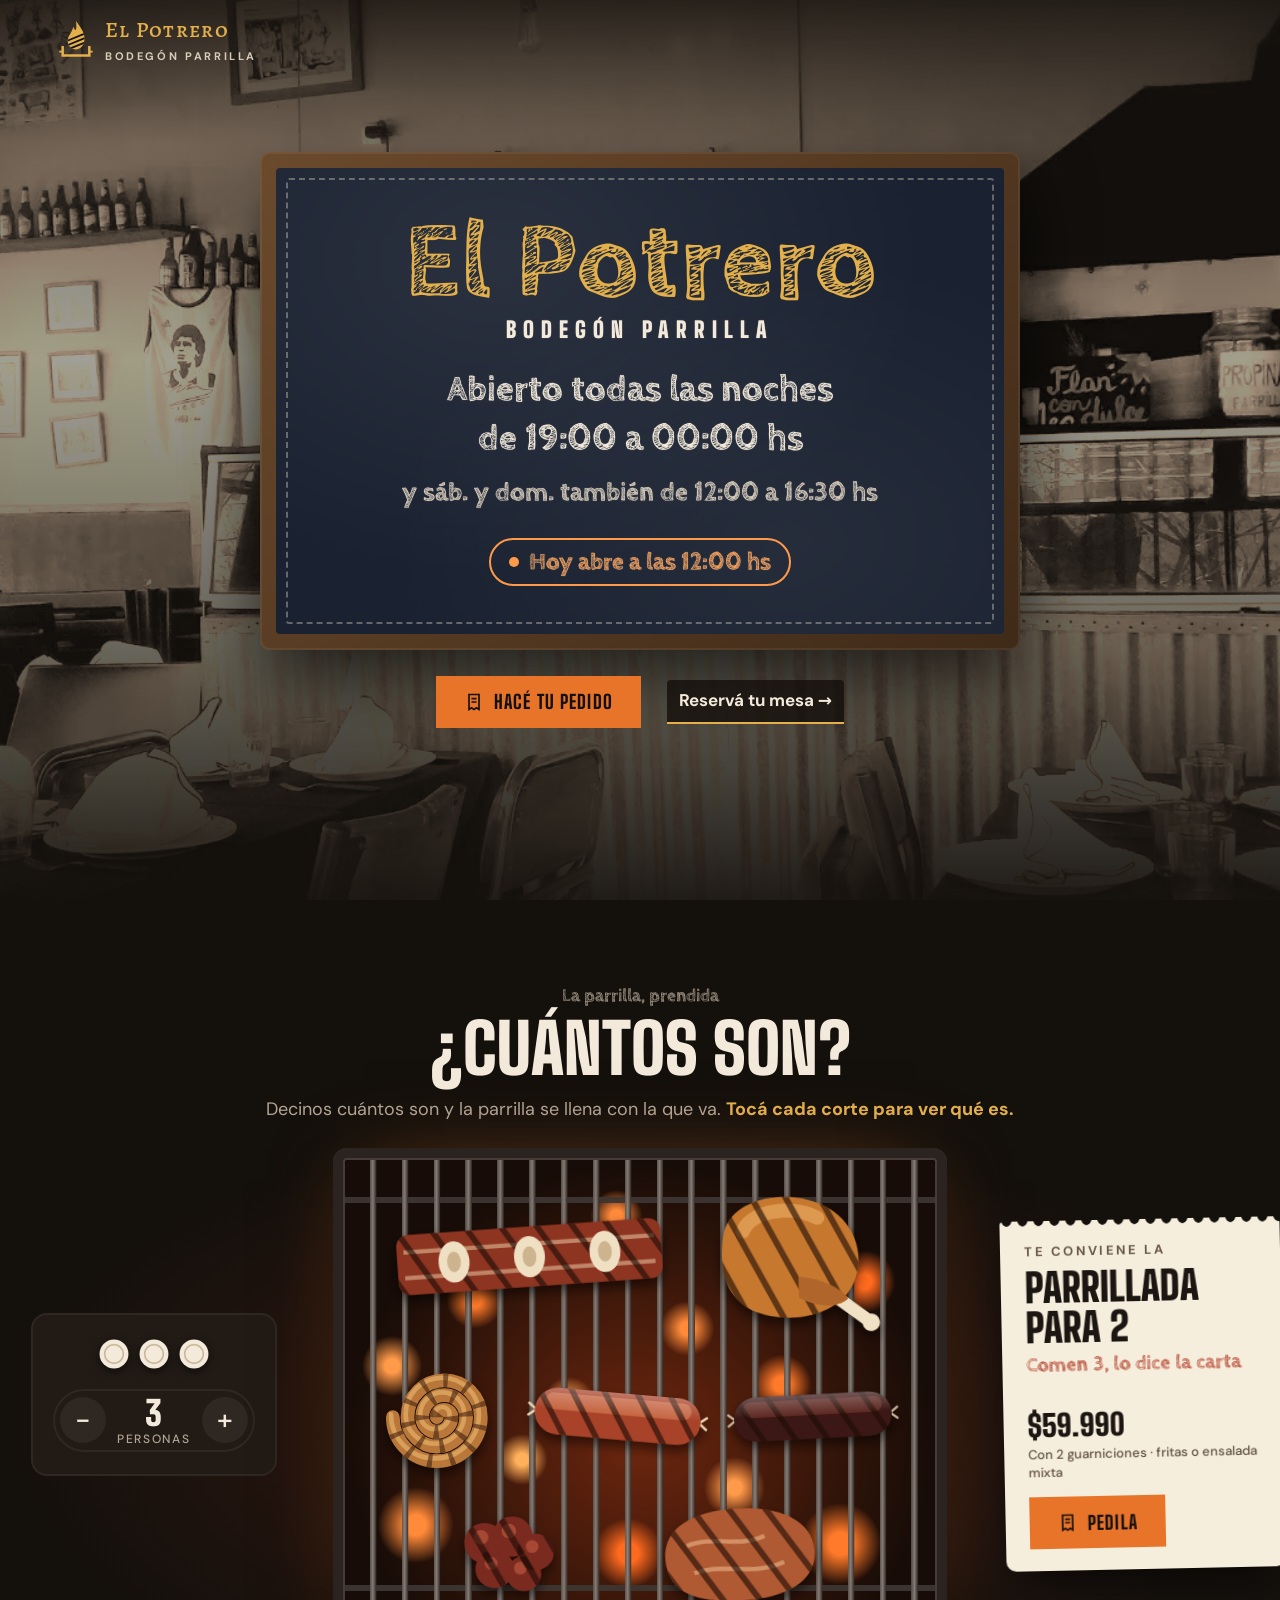
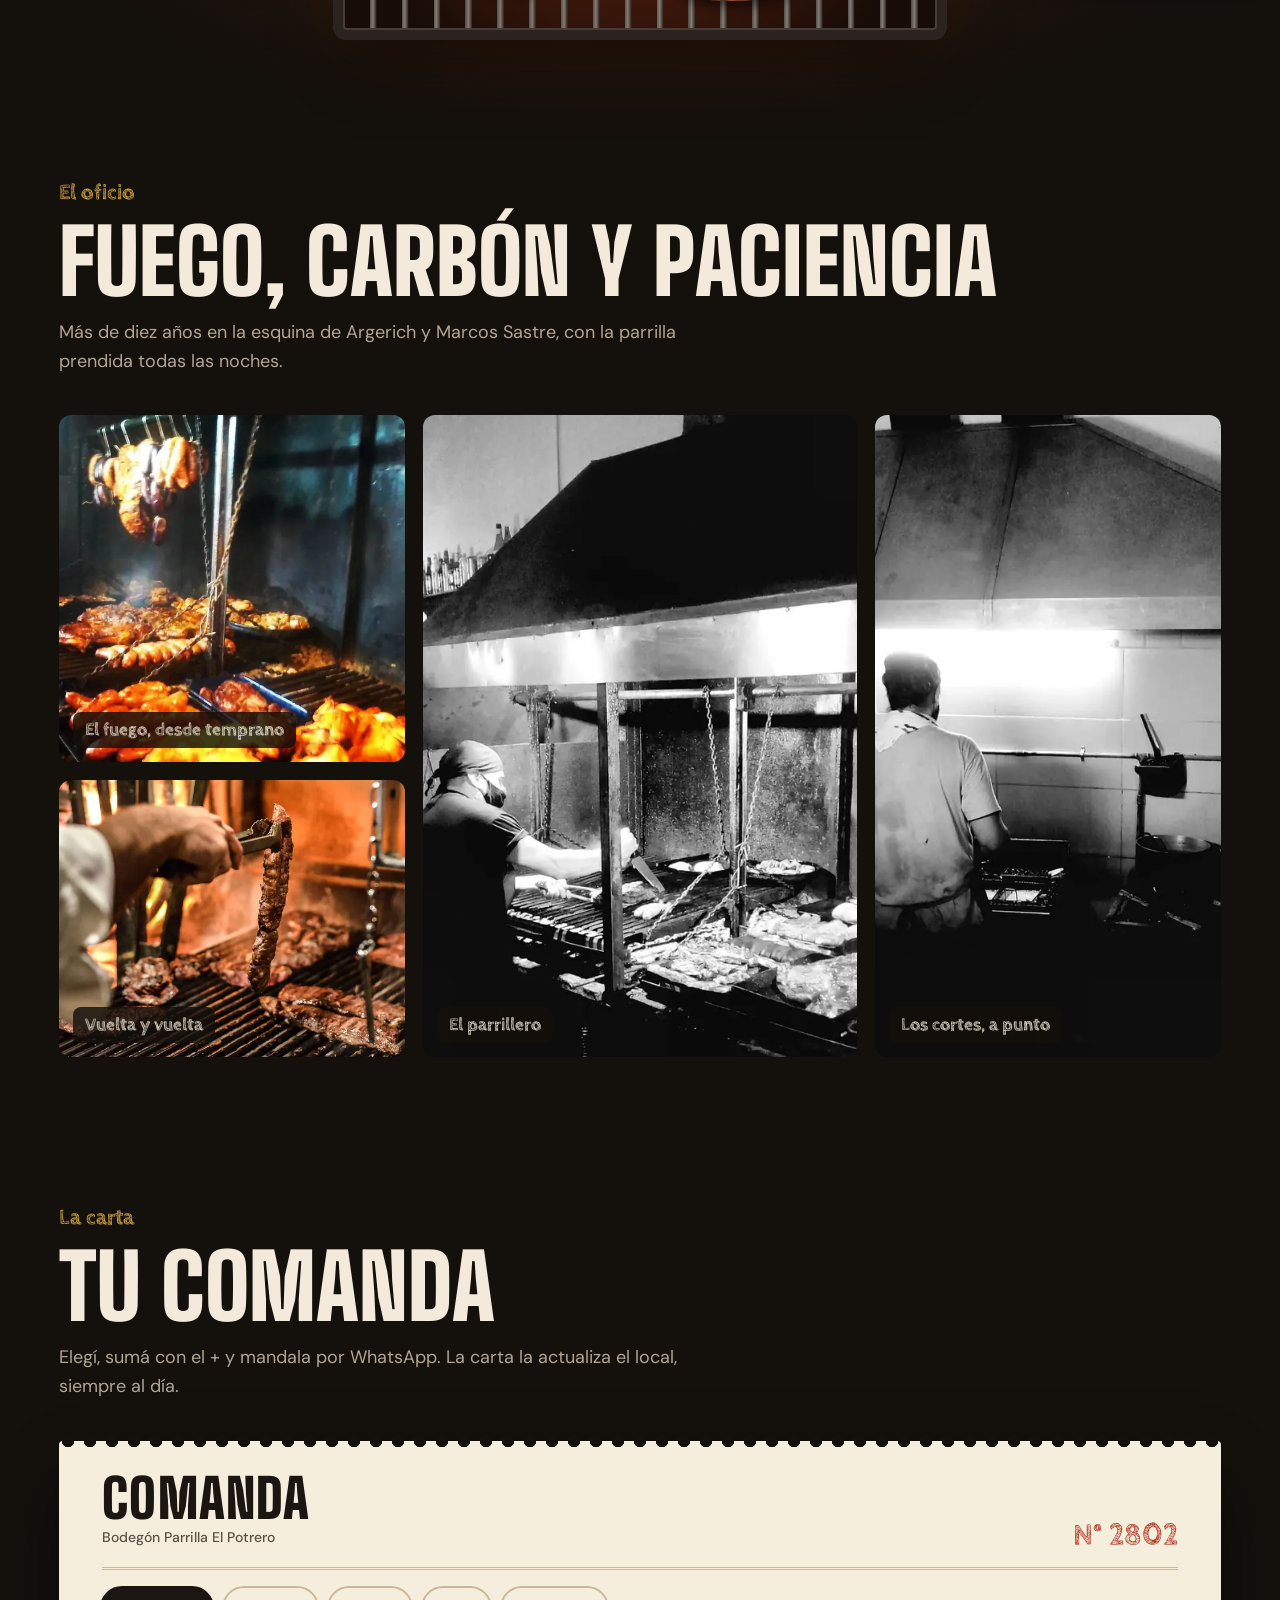
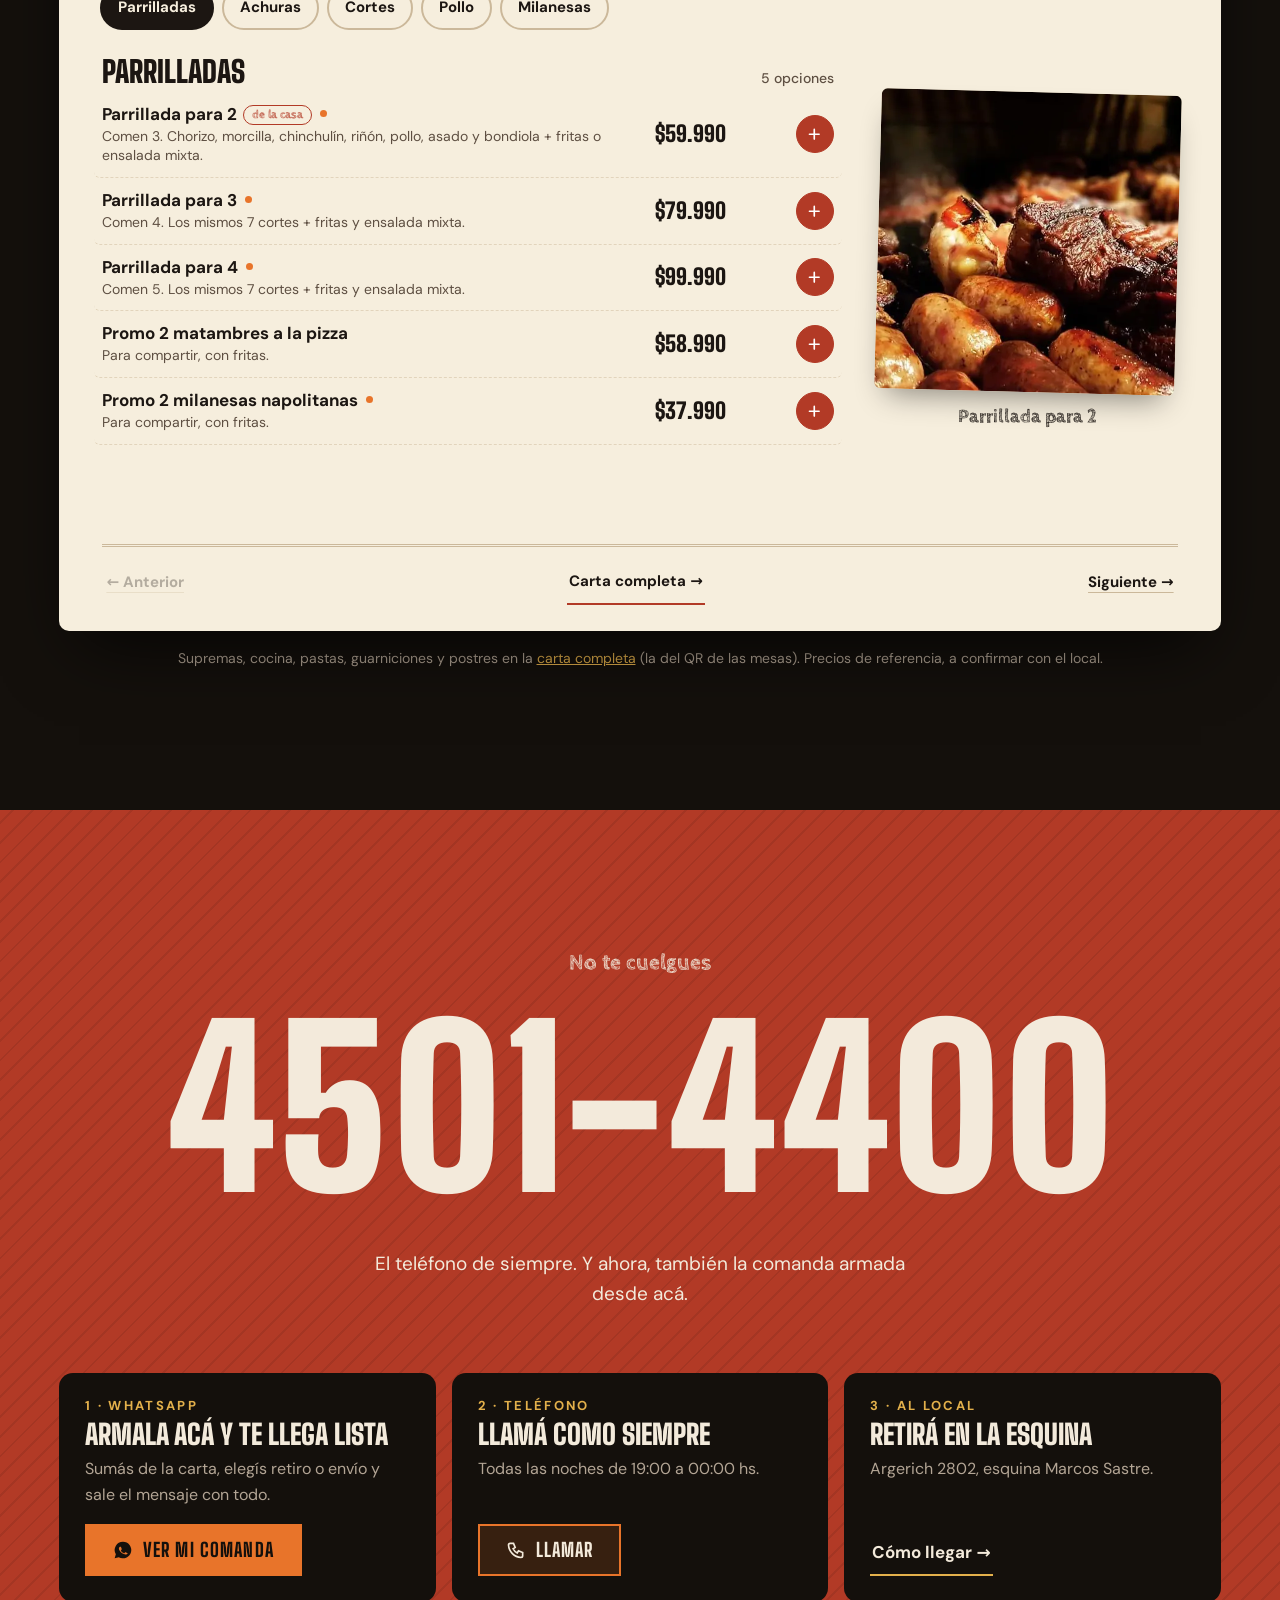
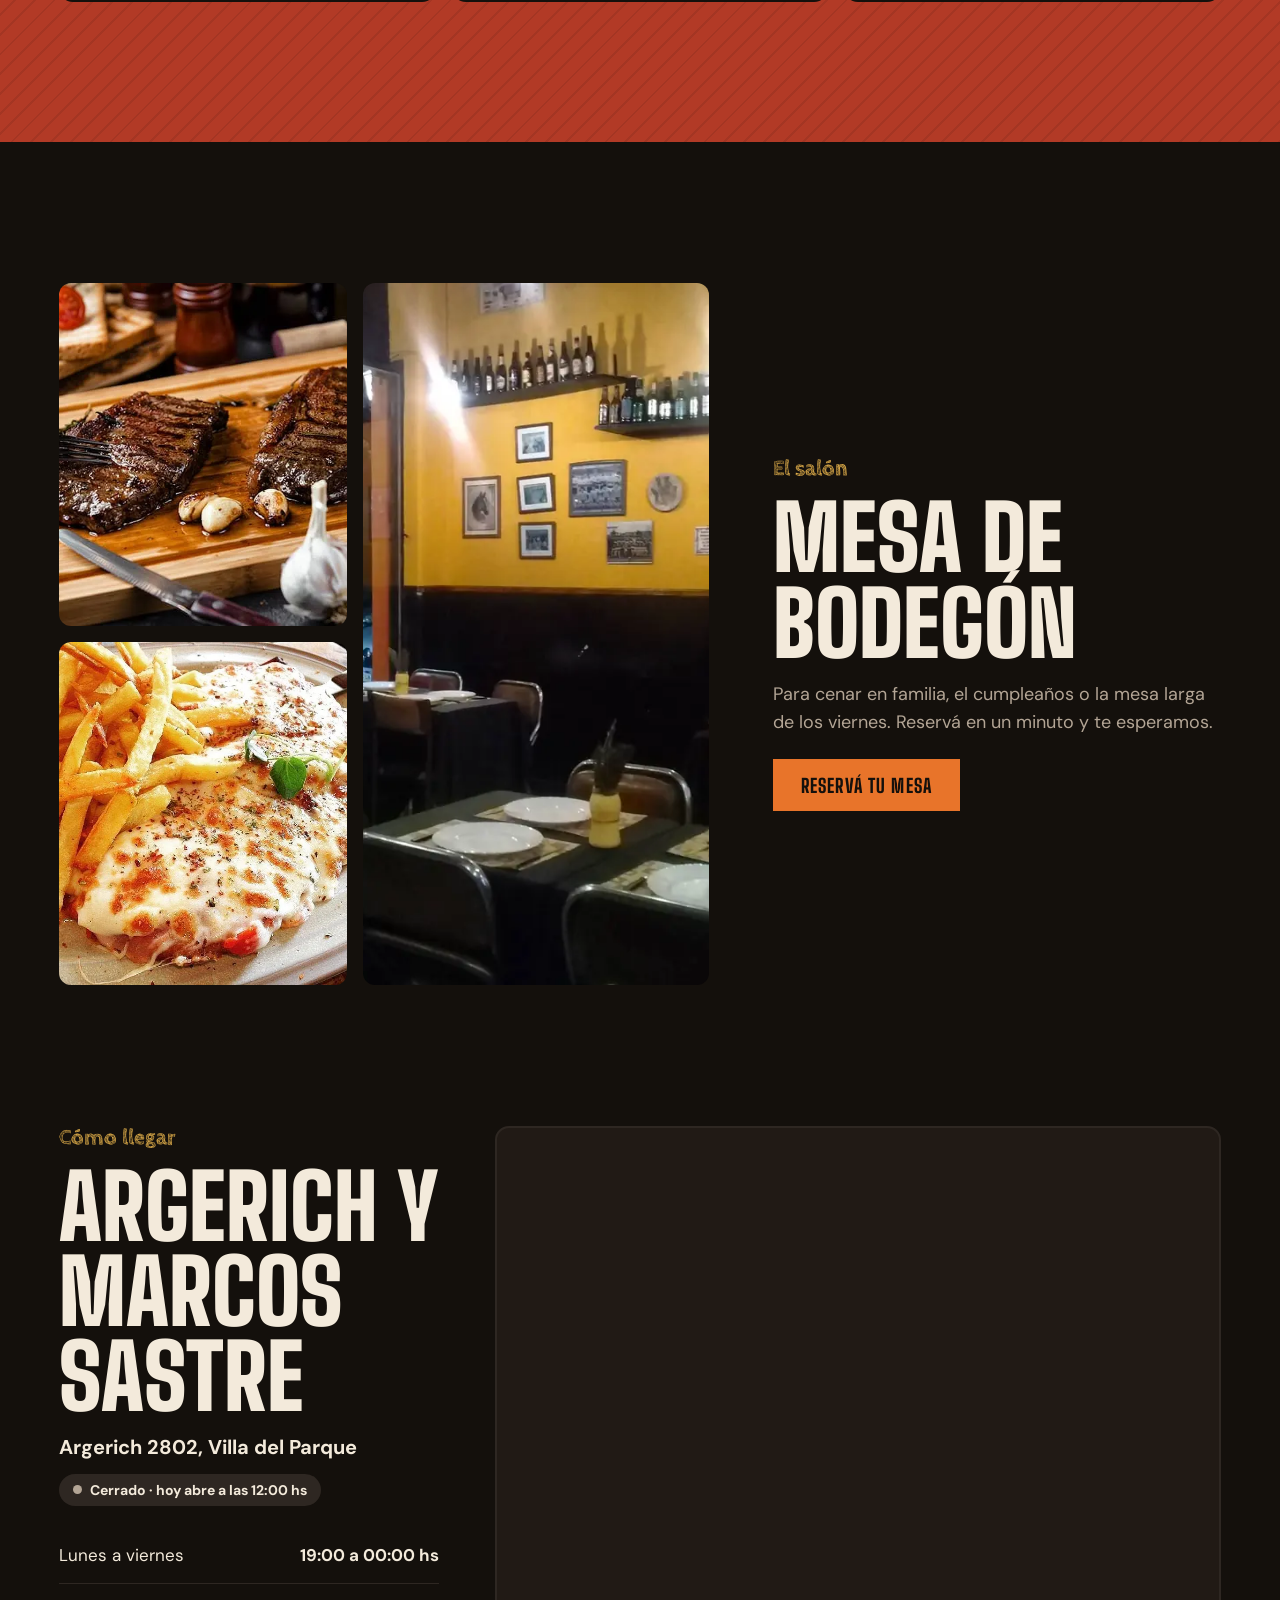
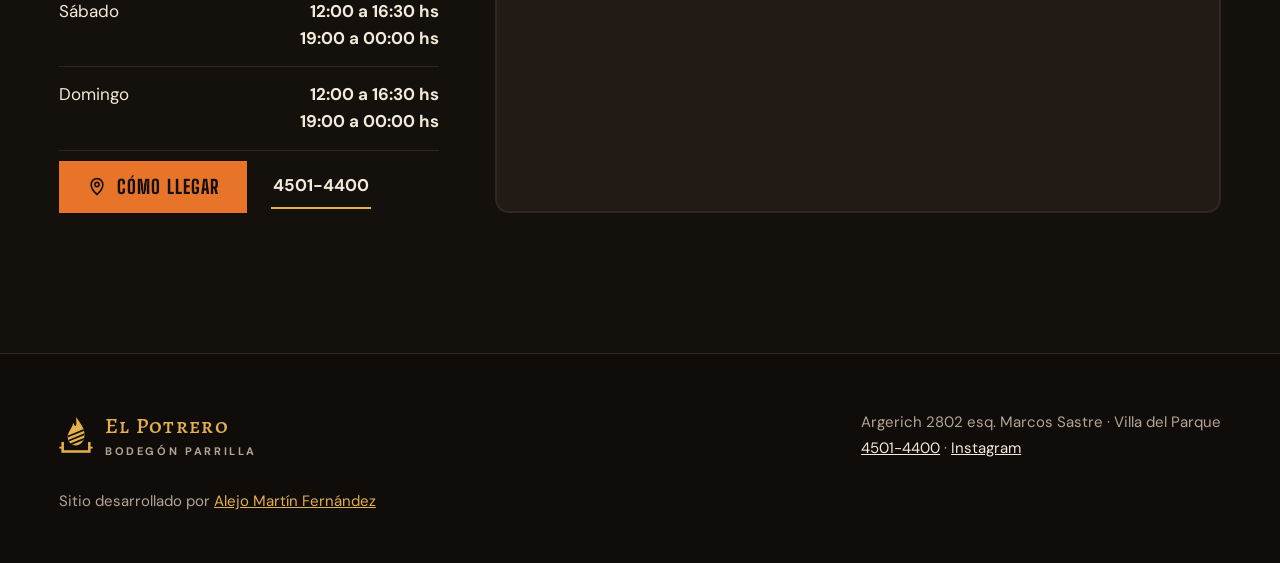
==== commit db385b67: "Ajustes de la revisión: WOW con alto fijo, comanda pareja, hero con el salón Co-Authored-By: Claude " ====
--- a/index.html
+++ b/index.html
@@ -10,22 +10,22 @@
 <meta property="og:title" content="El Potrero · Bodegón parrilla en Villa del Parque">
 <meta property="og:description" content="La carta al día, la parrillada que comen 3 y el pedido directo por WhatsApp, sin comisión.">
 <meta property="og:url" content="https://parrilla-el-potrero.vercel.app/">
-<meta property="og:image" content="https://parrilla-el-potrero.vercel.app/img/og.jpg?v=2">
+<meta property="og:image" content="https://parrilla-el-potrero.vercel.app/img/og.jpg?v=4">
 <meta property="og:image:type" content="image/jpeg">
 <meta property="og:image:width" content="1200">
 <meta property="og:image:height" content="630">
-<meta property="og:image:alt" content="El Potrero, bodegón parrilla: su pizarra a tiza sobre la esquina">
+<meta property="og:image:alt" content="El Potrero, bodegón parrilla: su pizarra a tiza">
 <meta name="twitter:card" content="summary_large_image">
-<meta name="twitter:image" content="https://parrilla-el-potrero.vercel.app/img/og.jpg?v=2">
+<meta name="twitter:image" content="https://parrilla-el-potrero.vercel.app/img/og.jpg?v=4">
 <meta name="theme-color" content="#14100C">
 <link rel="icon" href="img/favicon.png">
 <script>if(!matchMedia("(prefers-reduced-motion: reduce)").matches)document.documentElement.classList.add("con-intro")</script>
 <link rel="preload" href="fonts/big-shoulders-display-latin-900-normal.woff2" as="font" type="font/woff2" crossorigin>
 <link rel="preload" href="fonts/cabin-sketch-latin-700-normal.woff2" as="font" type="font/woff2" crossorigin>
-<link rel="stylesheet" href="css/fuentes.css?v=2">
-<link rel="stylesheet" href="kit/kit.css?v=2">
-<link rel="stylesheet" href="css/base.css?v=2">
-<link rel="stylesheet" href="css/web.css?v=2">
+<link rel="stylesheet" href="css/fuentes.css?v=4">
+<link rel="stylesheet" href="kit/kit.css?v=4">
+<link rel="stylesheet" href="css/base.css?v=4">
+<link rel="stylesheet" href="css/web.css?v=4">
 </head>
 <body>
 <div class="intro" aria-hidden="true"><div class="intro__llama"><svg viewBox="0 0 60 72" aria-hidden="true"><defs><clipPath id="llc"><path d="M30 2C41 17 47 26 45 38C44 47 37 53 30 53C22 53 15 47 15 38C15 28 23 23 25 12C29 21 32 22 30 2Z"/></clipPath></defs><path d="M30 2C41 17 47 26 45 38C44 47 37 53 30 53C22 53 15 47 15 38C15 28 23 23 25 12C29 21 32 22 30 2Z" fill="#E3B04B"/><g clip-path="url(#llc)" stroke="#14100C" stroke-width="3.2"><path d="M8 40 L52 22M8 48 L52 30M8 56 L52 38"/></g><path d="M6 47V64H54V47" fill="none" stroke="#E3B04B" stroke-width="4.5"/><path d="M0 57H6M54 57H60" stroke="#E3B04B" stroke-width="3"/></svg></div><div class="intro__nombre">El Potrero</div></div>
@@ -38,7 +38,7 @@
 
 <main>
 <section class="hb" id="inicio">
-  <div class="hb__foto"><picture><source media="(min-width:700px)" srcset="img/esquina-1400.webp"><img src="img/esquina-800.webp" alt="La esquina de El Potrero de noche" width="1080" height="608" fetchpriority="high"></picture></div>
+  <div class="hb__foto"><picture><source media="(min-width:700px)" srcset="img/hero-salon-1400.webp"><img src="img/hero-salon-800.webp" alt="El salón de El Potrero con sus pizarras" width="1080" height="797" fetchpriority="high"></picture></div>
   <div class="hb__bar"><a class="logo" href="#inicio"><span data-llama-destino class="llama-slot"><svg viewBox="0 0 60 72" aria-hidden="true"><defs><clipPath id="llc"><path d="M30 2C41 17 47 26 45 38C44 47 37 53 30 53C22 53 15 47 15 38C15 28 23 23 25 12C29 21 32 22 30 2Z"/></clipPath></defs><path d="M30 2C41 17 47 26 45 38C44 47 37 53 30 53C22 53 15 47 15 38C15 28 23 23 25 12C29 21 32 22 30 2Z" fill="#E3B04B"/><g clip-path="url(#llc)" stroke="#14100C" stroke-width="3.2"><path d="M8 40 L52 22M8 48 L52 30M8 56 L52 38"/></g><path d="M6 47V64H54V47" fill="none" stroke="#E3B04B" stroke-width="4.5"/><path d="M0 57H6M54 57H60" stroke="#E3B04B" stroke-width="3"/></svg></span><span><b>El Potrero</b><small>BODEGÓN PARRILLA</small></span></a></div>
   <div class="hb__col">
     <div class="piz enc" style="--d:0"><div class="piz__in">
@@ -103,9 +103,9 @@
 
 <section class="salon" id="salon" aria-labelledby="t-salon">
   <div class="salon__fotos">
-    <figure class="sf sf--a rv"><img src="img/salon-bn-640.webp" srcset="img/salon-bn-640.webp 640w, img/salon-bn-1200.webp 1080w" sizes="(min-width:1000px) 30vw, 46vw" alt="El salón en blanco y negro" width="1080" height="797" loading="lazy"></figure>
+    <figure class="sf sf--a rv"><img src="img/sal-bifes.webp" alt="Bifes en la tabla, listos para la mesa" width="768" height="509" loading="lazy"></figure>
     <figure class="sf sf--b rv"><img src="img/salon-mostaza-640.webp" srcset="img/salon-mostaza-640.webp 640w, img/salon-mostaza-1200.webp 1080w" sizes="(min-width:1000px) 34vw, 92vw" alt="El salón con las paredes mostaza" width="1080" height="1350" loading="lazy"></figure>
-    <figure class="sf sf--c rv"><img src="img/esquina-800.webp" srcset="img/esquina-800.webp 800w, img/esquina-1400.webp 1080w" sizes="(min-width:1000px) 30vw, 46vw" alt="La esquina de noche" width="1080" height="608" loading="lazy"></figure>
+    <figure class="sf sf--c rv"><img src="img/sal-napo.webp" alt="Milanesa napolitana con fritas" width="900" height="900" loading="lazy"></figure>
   </div>
   <div class="salon__txt rv"><p class="kick">El salón</p><h2 id="t-salon" class="tit-brasa">Mesa de bodegón</h2><p>Para cenar en familia, el cumpleaños o la mesa larga de los viernes. Reservá en un minuto y te esperamos.</p><button class="btn btn--lleno" type="button" data-kit-open="reservas">Reservá tu mesa</button></div>
 </section>
@@ -142,6 +142,6 @@
   <a href="#llegar"><svg viewBox="0 0 24 24" fill="none" stroke="currentColor" stroke-width="2" aria-hidden="true"><path d="M12 21s7-6 7-12a7 7 0 0 0-14 0c0 6 7 12 7 12z"/><circle cx="12" cy="9" r="2.5"/></svg>Llegar</a>
 </nav>
 
-<script type="module" src="js/app.js?v=2"></script>
+<script type="module" src="js/app.js?v=4"></script>
 </body>
 </html>
--- a/css/web.css
+++ b/css/web.css
@@ -269,3 +269,32 @@
 }
 .sec-parri .ticket__nom{line-height:1;margin-top:4px}
 @media (max-width:999px){.sec-parri__cuerpo{grid-template-columns:minmax(0,1fr)}.sec-parri .ticket{min-width:0;box-sizing:border-box}}
+
+/* ===== segunda revisión ===== */
+@media (min-width:1000px){.barra{background:#14100C}}
+.hb__foto img{object-position:50% 40%}
+.hb::before{background:linear-gradient(180deg,rgba(20,16,12,.72),rgba(20,16,12,.38) 40%,rgba(20,16,12,.5) 70%,rgba(20,16,12,.94))}
+.hb__foto{filter:sepia(.55) saturate(1.3) hue-rotate(-12deg)}
+.mas-carta{display:inline-block;margin-top:14px;font:700 15px/1 var(--txt);color:var(--ladrillo);text-decoration:none;border-bottom:2px solid currentColor;padding-bottom:3px}
+.it__th.vacio{background:#E5D7BF url(../img/isotipo.svg) center/22px no-repeat;opacity:.9}
+@media (max-width:999px){
+  .sec-parri .ticket{grid-template-columns:minmax(0,1fr) auto;grid-template-rows:auto auto auto auto}
+  .sec-parri .ticket__nom{font-size:23px;white-space:nowrap;grid-column:1;grid-row:1}
+  .sec-parri .ticket__precio{grid-column:2;grid-row:1;align-self:center}
+  .sec-parri .ticket__frase{grid-column:1/-1;grid-row:2;white-space:nowrap;overflow:hidden;text-overflow:ellipsis;font-size:16px;min-height:1.25em}
+  .sec-parri .ticket__nota{grid-row:3}
+  .sec-parri .ticket .ctas{grid-row:4}
+  .sec-parri .cuantos{width:100%;justify-content:space-between;gap:8px}
+  .mesa{width:136px}
+  .plato{width:24px;height:24px}
+  .cuantos__n{min-width:58px}
+}
+.hb::before{background:linear-gradient(180deg,rgba(20,16,12,.9) 0,rgba(20,16,12,.55) 16%,rgba(20,16,12,.4) 40%,rgba(20,16,12,.62) 70%,rgba(20,16,12,.95))}
+.hb__bar .logo small{color:#D8CBB9}
+.hb__ctas .lnk{background:rgba(20,16,12,.8);padding:0 12px;border-radius:4px 4px 0 0}
+/* tercera revisión */
+@media (min-width:1000px){
+  .it.con-foto .it__t b::after{display:none}
+  .it.tiene-foto .it__t b::after{content:"";display:inline-block;width:7px;height:7px;border-radius:50%;background:var(--brasa);margin-left:8px;vertical-align:3px}
+  .sec-parri .ticket__frase{min-height:2.5em}
+}
